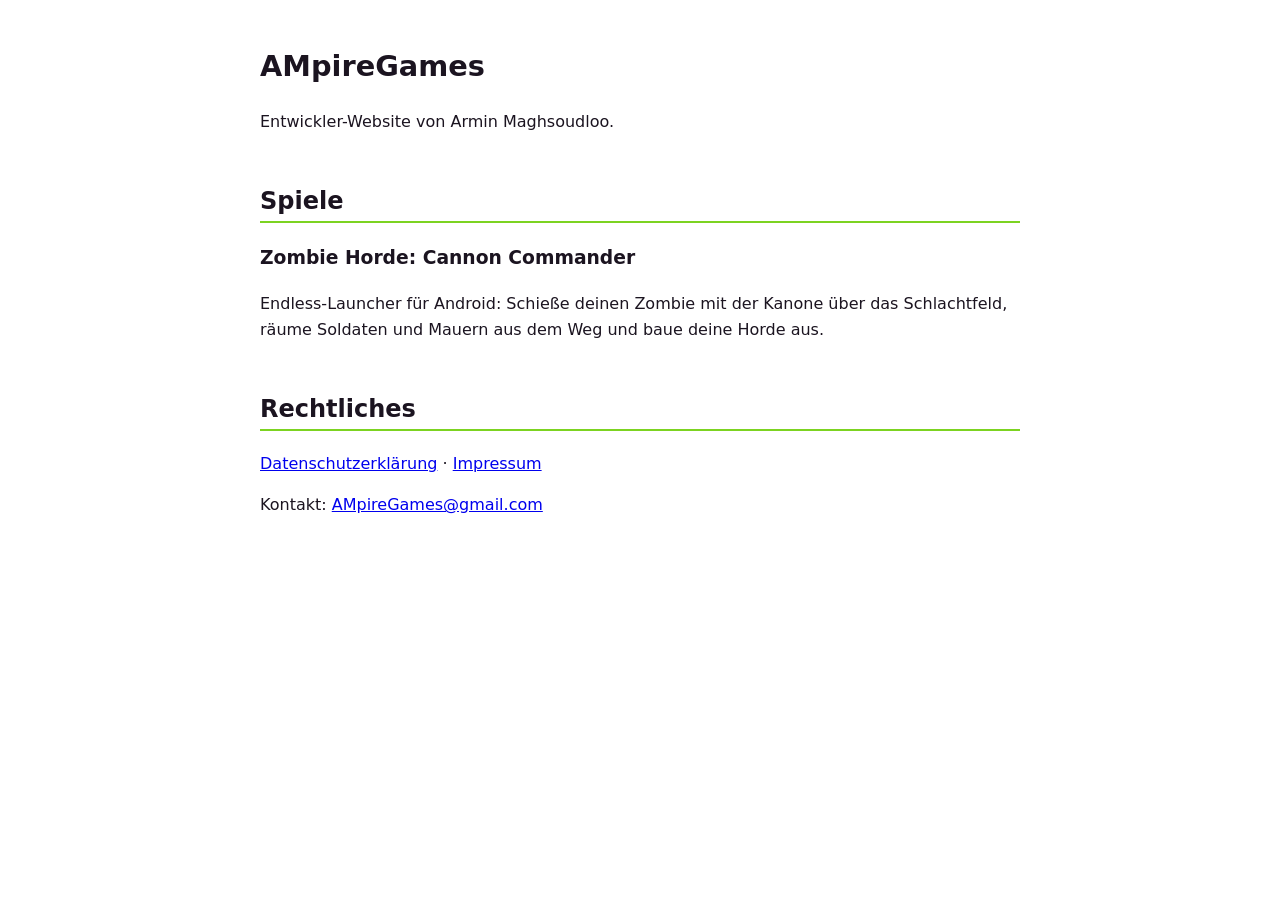
==== index.html @ 591f86eb "Startseite der Entwickler-Website" ====
<!doctype html>
<html lang="de">
<head>
<meta charset="utf-8">
<meta name="viewport" content="width=device-width, initial-scale=1">
<title>AMpireGames</title>
<style>
  body { font: 16px/1.6 system-ui, sans-serif; max-width: 760px; margin: 0 auto; padding: 24px 16px 64px; color: #1b1420; background: #fff; }
  h1 { font-size: 1.8em; } h2 { margin-top: 2em; border-bottom: 2px solid #7cd321; }
  @media (prefers-color-scheme: dark) { body { color: #f4efe4; background: #1a0f1f; } a { color: #b6ff3b; } }
</style>
</head>
<body>
<h1>AMpireGames</h1>
<p>Entwickler-Website von Armin Maghsoudloo.</p>
<h2>Spiele</h2>
<h3>Zombie Horde: Cannon Commander</h3>
<p>Endless-Launcher für Android: Schieße deinen Zombie mit der Kanone über das Schlachtfeld, räume Soldaten und Mauern aus dem Weg und baue deine Horde aus.</p>
<h2>Rechtliches</h2>
<p><a href="https://ampiregames.github.io/zombie-horde-legal/datenschutz.html#privacy">Datenschutzerklärung</a> ·
<a href="https://ampiregames.github.io/zombie-horde-legal/datenschutz.html#imprint">Impressum</a></p>
<p>Kontakt: <a href="mailto:AMpireGames@gmail.com">AMpireGames@gmail.com</a></p>
</body>
</html>
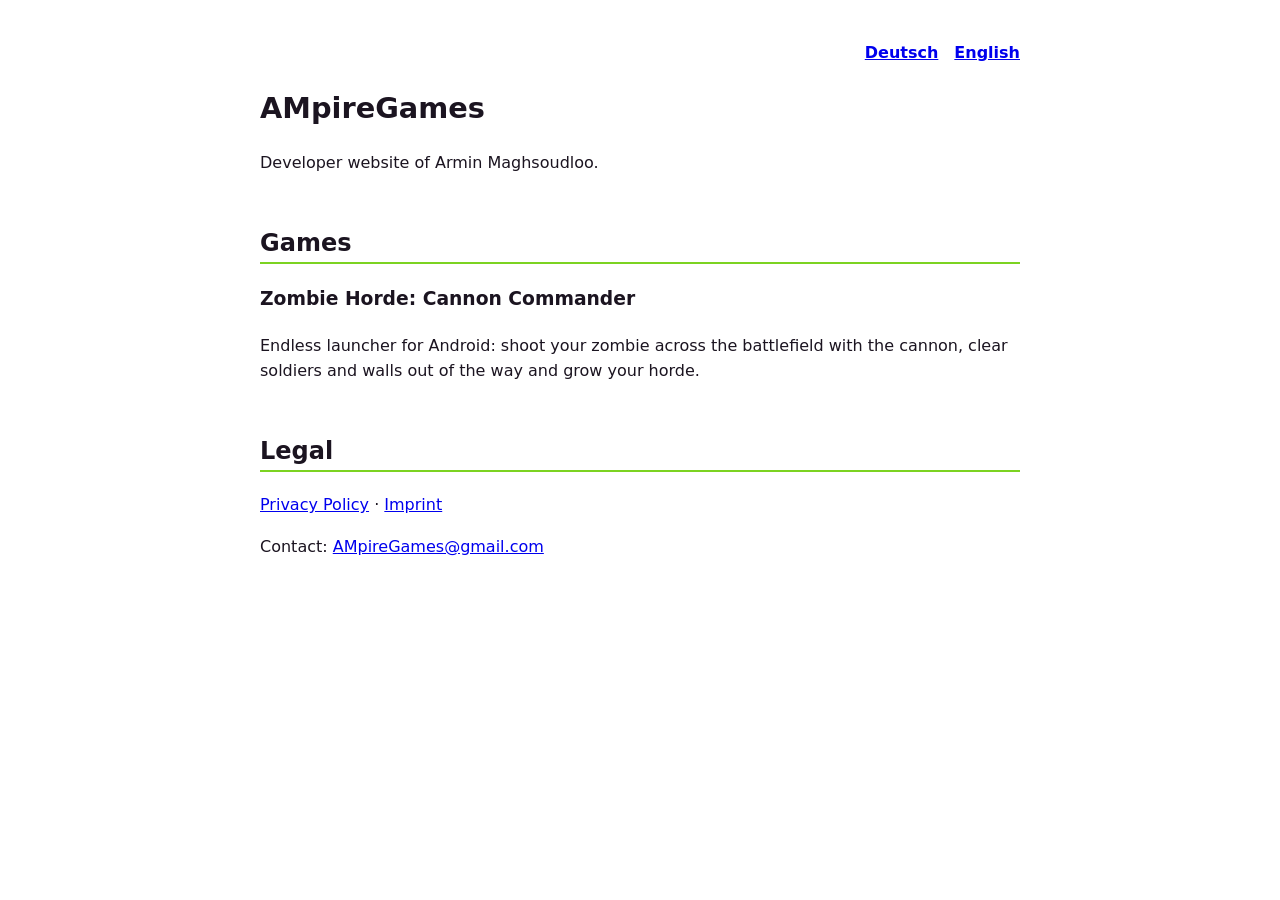
==== commit 238314f1: "Entwickler-Website zweisprachig (Deutsch/Englisch)" ====
--- a/index.html
+++ b/index.html
@@ -1,5 +1,5 @@
 <!doctype html>
-<html lang="de">
+<html lang="en">
 <head>
 <meta charset="utf-8">
 <meta name="viewport" content="width=device-width, initial-scale=1">
@@ -7,10 +7,28 @@
 <style>
   body { font: 16px/1.6 system-ui, sans-serif; max-width: 760px; margin: 0 auto; padding: 24px 16px 64px; color: #1b1420; background: #fff; }
   h1 { font-size: 1.8em; } h2 { margin-top: 2em; border-bottom: 2px solid #7cd321; }
+  .langs { text-align: right; } .langs a { margin-left: 1em; font-weight: bold; }
+  .js [data-lang] { display: none; } .js[data-show="de"] [data-lang="de"], .js[data-show="en"] [data-lang="en"] { display: block; }
+  [data-lang="en"] { border-top: 3px solid #7cd321; margin-top: 3em; padding-top: 1em; } .js [data-lang="en"] { border: 0; margin: 0; padding: 0; }
   @media (prefers-color-scheme: dark) { body { color: #f4efe4; background: #1a0f1f; } a { color: #b6ff3b; } }
 </style>
 </head>
 <body>
+<p class="langs" id="langs" hidden><a href="#" data-set="de">Deutsch</a><a href="#" data-set="en">English</a></p>
+
+<div data-lang="en" lang="en">
+<h1>AMpireGames</h1>
+<p>Developer website of Armin Maghsoudloo.</p>
+<h2>Games</h2>
+<h3>Zombie Horde: Cannon Commander</h3>
+<p>Endless launcher for Android: shoot your zombie across the battlefield with the cannon, clear soldiers and walls out of the way and grow your horde.</p>
+<h2>Legal</h2>
+<p><a href="https://ampiregames.github.io/zombie-horde-legal/datenschutz.html#privacy">Privacy Policy</a> ·
+<a href="https://ampiregames.github.io/zombie-horde-legal/datenschutz.html#imprint">Imprint</a></p>
+<p>Contact: <a href="mailto:AMpireGames@gmail.com">AMpireGames@gmail.com</a></p>
+</div>
+
+<div data-lang="de" lang="de">
 <h1>AMpireGames</h1>
 <p>Entwickler-Website von Armin Maghsoudloo.</p>
 <h2>Spiele</h2>
@@ -20,5 +38,22 @@
 <p><a href="https://ampiregames.github.io/zombie-horde-legal/datenschutz.html#privacy">Datenschutzerklärung</a> ·
 <a href="https://ampiregames.github.io/zombie-horde-legal/datenschutz.html#imprint">Impressum</a></p>
 <p>Kontakt: <a href="mailto:AMpireGames@gmail.com">AMpireGames@gmail.com</a></p>
+</div>
+
+<script>
+  // Gerätesprache bestimmt die Fassung; die Wahl wird gemerkt. Ohne JavaScript erscheinen beide untereinander.
+  (function () {
+    var root = document.documentElement;
+    var saved = null;
+    try { saved = localStorage.getItem('legal-lang'); } catch (e) {}
+    var show = function (l) { root.setAttribute('data-show', l); root.lang = l; try { localStorage.setItem('legal-lang', l); } catch (e) {} };
+    root.className = 'js';
+    document.getElementById('langs').hidden = false;
+    document.querySelectorAll('[data-set]').forEach(function (a) {
+      a.addEventListener('click', function (ev) { ev.preventDefault(); show(a.getAttribute('data-set')); });
+    });
+    show(saved || (/^de/i.test(navigator.language || '') ? 'de' : 'en'));
+  })();
+</script>
 </body>
 </html>
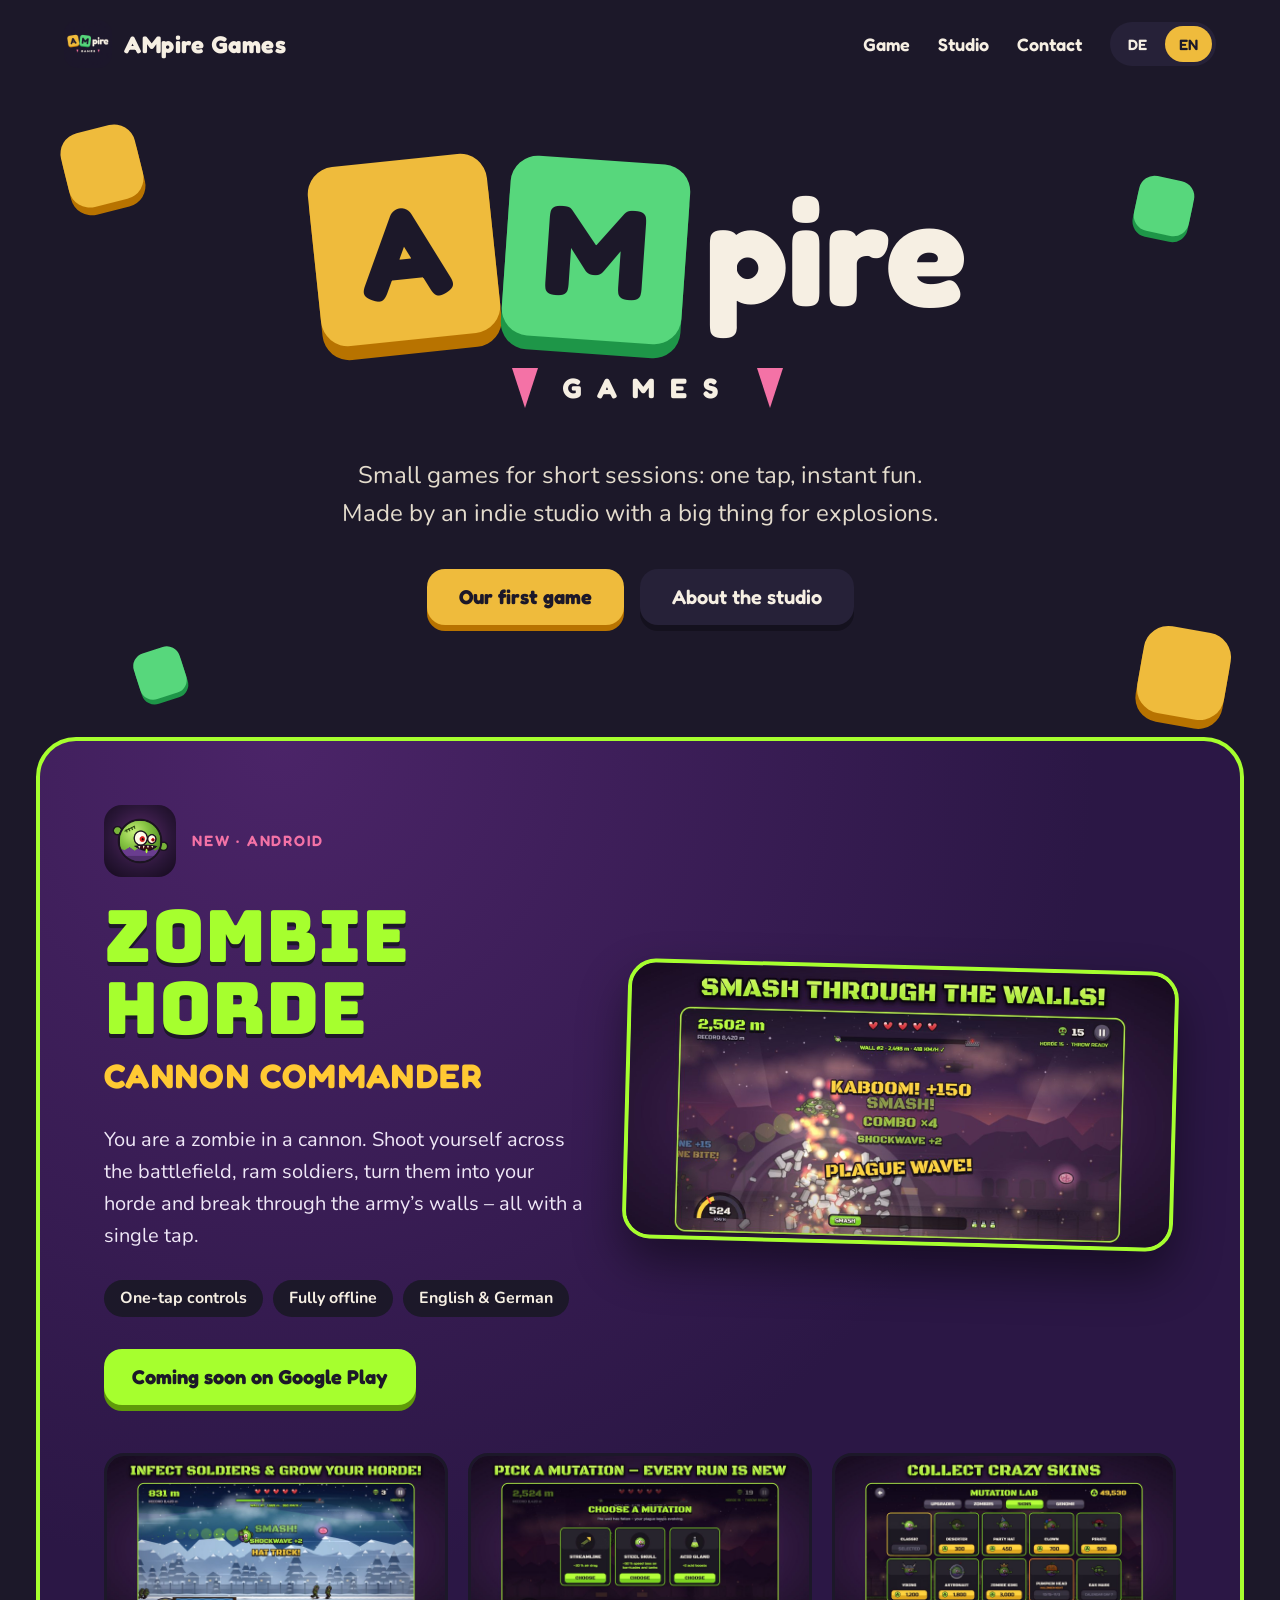
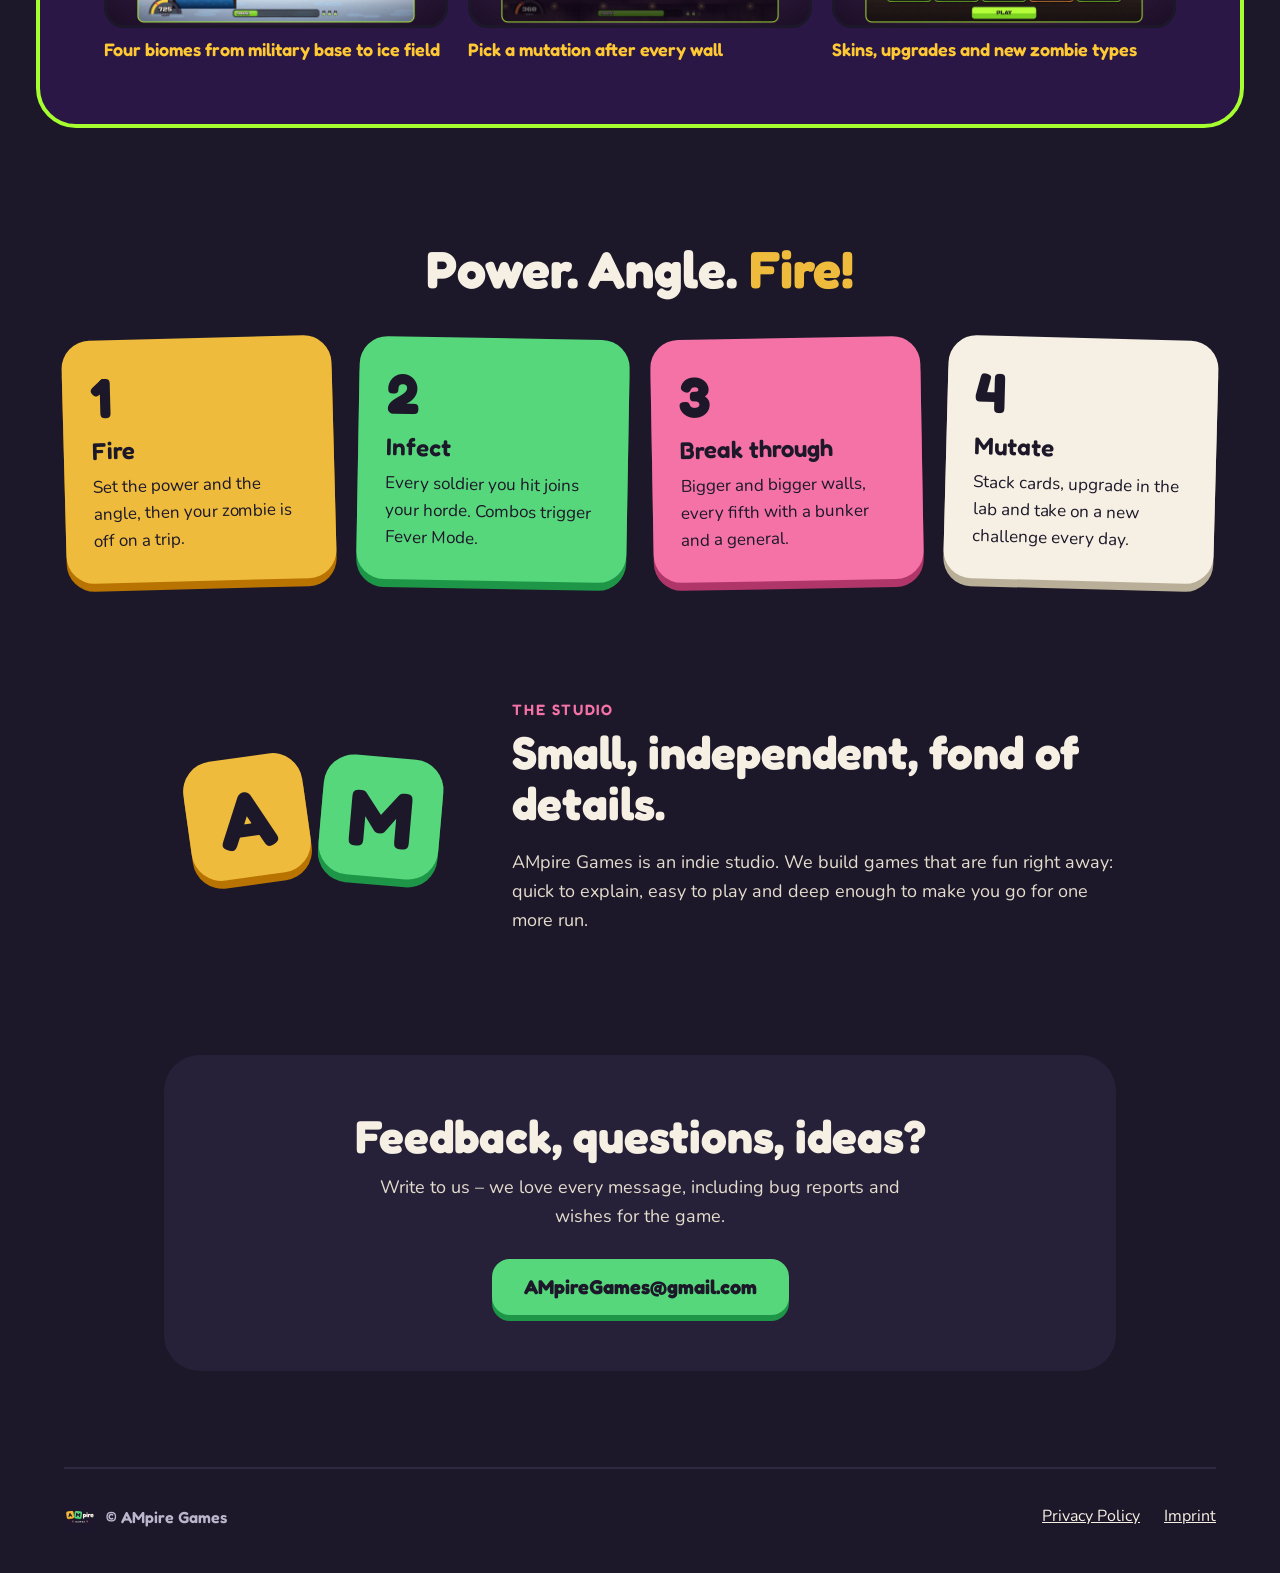
==== commit 9119a1b5: "One-Pager im AMpire-Games-Design (Hero, Spiel, Studio, Kontakt, DE/EN) Co-Authored-By: Claude Sonnet" ====
--- a/index.html
+++ b/index.html
@@ -1,58 +1,278 @@
 <!doctype html>
-<html lang="en">
+<html lang="de">
 <head>
 <meta charset="utf-8">
 <meta name="viewport" content="width=device-width, initial-scale=1">
-<title>AMpireGames</title>
+<title>AMpire Games</title>
+<meta name="description" content="AMpire Games – Indie-Studio. Erstes Spiel: Zombie Horde: Cannon Commander.">
+<meta name="theme-color" content="#1c1829">
+<meta property="og:title" content="AMpire Games">
+<meta property="og:description" content="Zombie Horde: Cannon Commander – schieß dich durch die Mauern der Armee.">
+<meta property="og:image" content="https://ampiregames.github.io/img/ampire-header.jpg">
+<link rel="icon" type="image/png" href="img/ampire-logo.png">
+<link rel="preconnect" href="https://fonts.googleapis.com">
+<link rel="preconnect" href="https://fonts.gstatic.com" crossorigin>
+<link href="https://fonts.googleapis.com/css2?family=Bungee&family=Fredoka:wght@500;600;700&family=Nunito:wght@400;600;700&display=swap" rel="stylesheet">
 <style>
-  body { font: 16px/1.6 system-ui, sans-serif; max-width: 760px; margin: 0 auto; padding: 24px 16px 64px; color: #1b1420; background: #fff; }
-  h1 { font-size: 1.8em; } h2 { margin-top: 2em; border-bottom: 2px solid #7cd321; }
-  .langs { text-align: right; } .langs a { margin-left: 1em; font-weight: bold; }
-  .js [data-lang] { display: none; } .js[data-show="de"] [data-lang="de"], .js[data-show="en"] [data-lang="en"] { display: block; }
-  [data-lang="en"] { border-top: 3px solid #7cd321; margin-top: 3em; padding-top: 1em; } .js [data-lang="en"] { border: 0; margin: 0; padding: 0; }
-  @media (prefers-color-scheme: dark) { body { color: #f4efe4; background: #1a0f1f; } a { color: #b6ff3b; } }
+  :root { --bg: #1c1829; --card: #262138; --ink: #f6efe3; --soft: #e4dccd; --muted: #bdb5cc; --yellow: #efbb3c; --yellow-d: #b87300; --green: #57d77c; --green-d: #1e9648; --pink: #f472a6; --pink-d: #b0366a; --lime: #a6ff2e; }
+  * { box-sizing: border-box; }
+  html { scroll-behavior: smooth; }
+  body { margin: 0; background: var(--bg); color: var(--ink); font: 18px/1.6 "Nunito", system-ui, sans-serif; overflow-x: hidden; }
+  h1, h2, h3, p, ul, figure { margin: 0; }
+  a { color: var(--green); }
+  a:hover { color: #8af0a5; }
+  img { display: block; max-width: 100%; height: auto; }
+  .wrap { max-width: 1200px; margin: 0 auto; padding-left: 24px; padding-right: 24px; }
+  .eyebrow { font: 600 15px "Fredoka", sans-serif; letter-spacing: .12em; text-transform: uppercase; color: var(--pink); }
+
+  /* Navigation */
+  header.top { display: flex; flex-wrap: wrap; align-items: center; justify-content: space-between; gap: 16px; padding-top: 20px; padding-bottom: 20px; }
+  .logo { display: flex; align-items: center; gap: 12px; text-decoration: none; color: var(--ink); font: 700 24px "Fredoka", sans-serif; letter-spacing: .5px; }
+  .logo:hover { color: var(--ink); }
+  .logo img { width: 48px; height: 48px; border-radius: 14px; }
+  nav { display: flex; flex-wrap: wrap; align-items: center; gap: 8px 28px; font: 600 18px "Fredoka", sans-serif; }
+  nav a { color: var(--ink); text-decoration: none; padding: 10px 0; }
+  nav a:hover { color: var(--yellow); }
+  .langs { display: flex; gap: 4px; background: var(--card); padding: 4px; border-radius: 999px; }
+  .langs button { font: 600 15px "Fredoka", sans-serif; color: var(--ink); background: none; border: 0; padding: 6px 14px; min-height: 36px; border-radius: 999px; cursor: pointer; }
+  .langs button[aria-pressed="true"] { background: var(--yellow); color: var(--bg); }
+
+  /* Hero */
+  .hero { position: relative; text-align: center; padding-top: 72px; padding-bottom: 112px; }
+  .deco { position: absolute; border-radius: 28%; }
+  .d1 { left: 2%; top: 40px; width: 76px; height: 76px; background: var(--yellow); box-shadow: 0 8px 0 var(--yellow-d); transform: rotate(-14deg); }
+  .d2 { right: 4%; top: 90px; width: 56px; height: 56px; background: var(--green); box-shadow: 0 6px 0 var(--green-d); transform: rotate(12deg); }
+  .d3 { left: 8%; bottom: 40px; width: 48px; height: 48px; background: var(--green); box-shadow: 0 5px 0 var(--green-d); transform: rotate(-18deg); }
+  .d4 { right: 1%; bottom: 20px; width: 88px; height: 88px; background: var(--yellow); box-shadow: 0 9px 0 var(--yellow-d); transform: rotate(10deg); }
+  .wordmark { display: flex; flex-wrap: wrap; align-items: center; justify-content: center; gap: 12px; font: 700 clamp(64px, 12vw, 128px)/1 "Fredoka", sans-serif; }
+  .key { display: inline-flex; align-items: center; justify-content: center; width: clamp(96px, 17vw, 180px); height: clamp(96px, 17vw, 180px); border-radius: 15%; color: var(--bg); transition: transform .25s; }
+  .key.a { background: var(--yellow); box-shadow: 0 clamp(8px, 1.2vw, 14px) 0 var(--yellow-d); transform: rotate(-6deg); }
+  .key.m { background: var(--green); box-shadow: 0 clamp(8px, 1.2vw, 14px) 0 var(--green-d); transform: rotate(4deg); }
+  .key:hover { transform: rotate(0) translateY(-6px); }
+  .pire { font-size: clamp(72px, 14vw, 150px); margin-left: 8px; }
+  .sub { margin-top: 28px; display: flex; align-items: center; justify-content: center; gap: 24px; font: 700 clamp(18px, 3vw, 28px) "Fredoka", sans-serif; letter-spacing: .55em; padding-left: .55em; }
+  .lead { max-width: 620px; margin: 48px auto 0; font-size: clamp(19px, 2.2vw, 24px); color: var(--soft); }
+  .ctas { margin-top: 36px; display: flex; flex-wrap: wrap; gap: 16px; justify-content: center; }
+  .btn { display: inline-flex; align-items: center; min-height: 56px; padding: 0 32px; border-radius: 18px; font: 700 20px "Fredoka", sans-serif; text-decoration: none; transition: transform .15s; }
+  a.btn:hover { transform: translateY(-3px) rotate(-1deg); }
+  .btn.yellow { background: var(--yellow); color: var(--bg); box-shadow: 0 6px 0 var(--yellow-d); }
+  .btn.yellow:hover { color: var(--bg); }
+  .btn.dark { background: var(--card); color: var(--ink); box-shadow: 0 6px 0 #14111e; font-weight: 600; }
+  .btn.dark:hover { color: var(--ink); }
+  .btn.green { background: var(--green); color: var(--bg); box-shadow: 0 6px 0 var(--green-d); word-break: break-all; }
+  .btn.green:hover { color: var(--bg); }
+
+  /* Spiel */
+  .game-outer { max-width: 1240px; margin: 0 auto; padding: 0 16px; }
+  .game { border-radius: 40px; background: #2b1745 radial-gradient(ellipse at 20% 0%, #4b2468 0%, #2b1745 60%); border: 4px solid var(--lime); padding: clamp(28px, 5vw, 64px); overflow: hidden; }
+  .game-top { display: flex; flex-wrap: wrap; align-items: center; gap: 40px; }
+  .game-text { flex: 1 1 380px; min-width: 0; }
+  .game-shot { flex: 1.3 1 420px; min-width: 0; }
+  .badge-row { display: flex; align-items: center; gap: 16px; margin-bottom: 24px; }
+  .badge-row img { width: 72px; height: 72px; border-radius: 18px; }
+  .game h2 { font: 400 clamp(40px, 6vw, 72px)/1 "Bungee", sans-serif; color: var(--lime); text-shadow: 0 4px 0 var(--bg); }
+  .game .tag { margin-top: 10px; font: 700 clamp(22px, 3vw, 34px) "Fredoka", sans-serif; letter-spacing: .04em; text-transform: uppercase; color: #ffc933; }
+  .game .desc { margin-top: 28px; font-size: 20px; color: #efe7f7; }
+  .chips { list-style: none; padding: 0; margin: 28px 0 0; display: flex; flex-wrap: wrap; gap: 10px; }
+  .chips li { padding: 6px 16px; border-radius: 999px; background: var(--bg); font-weight: 700; font-size: 16px; }
+  .get { margin-top: 32px; display: flex; flex-wrap: wrap; gap: 14px 20px; align-items: center; }
+  .get .soon { background: var(--lime); color: var(--bg); box-shadow: 0 6px 0 #5f9a0a; padding: 0 28px; }
+  .hero-shot { border-radius: 28px; border: 4px solid var(--lime); transform: rotate(1.5deg); box-shadow: 0 24px 48px rgba(0,0,0,.45); }
+  .shots { margin-top: 48px; display: flex; flex-wrap: wrap; gap: 20px; }
+  .shots figure { flex: 1 1 260px; min-width: 0; }
+  .shots img { border-radius: 20px; border: 3px solid var(--bg); }
+  .shots figcaption { margin-top: 10px; font: 600 18px "Fredoka", sans-serif; color: #ffc933; }
+
+  /* Schritte */
+  .steps-wrap { padding-top: 112px; }
+  .steps-wrap h2, .studio h2, .contact h2 { font: 700 clamp(30px, 5vw, 52px)/1.1 "Fredoka", sans-serif; }
+  .steps-wrap h2 { text-align: center; margin-bottom: 40px; }
+  .steps-wrap h2 span + span { color: var(--yellow); }
+  .steps { display: grid; grid-template-columns: repeat(auto-fit, minmax(240px, 1fr)); gap: 24px; }
+  .step { color: var(--bg); border-radius: 28px; padding: 28px; transition: transform .25s; }
+  .step:hover { transform: rotate(0) translateY(-6px) !important; }
+  .step .n { font: 700 56px/1 "Fredoka", sans-serif; }
+  .step h3 { margin: 12px 0 8px; font: 600 24px "Fredoka", sans-serif; }
+  .step p { font-size: 17px; }
+  .s1 { background: var(--yellow); box-shadow: 0 8px 0 var(--yellow-d); transform: rotate(-1.5deg); }
+  .s2 { background: var(--green); box-shadow: 0 8px 0 var(--green-d); transform: rotate(1deg); }
+  .s3 { background: var(--pink); box-shadow: 0 8px 0 var(--pink-d); transform: rotate(-1deg); }
+  .s4 { background: var(--ink); box-shadow: 0 8px 0 #b9ae98; transform: rotate(1.5deg); }
+
+  /* Studio */
+  .studio { max-width: 1000px; margin: 0 auto; padding: 120px 24px 0; display: flex; flex-wrap: wrap; align-items: center; gap: 48px; }
+  .tiles { flex: 0 1 300px; margin: 0 auto; display: flex; gap: 14px; justify-content: center; align-items: flex-end; }
+  .tiles div { width: 120px; height: 120px; border-radius: 30px; display: flex; align-items: center; justify-content: center; font: 700 80px "Fredoka", sans-serif; color: var(--bg); }
+  .tiles .a { background: var(--yellow); box-shadow: 0 8px 0 var(--yellow-d); transform: rotate(-8deg); }
+  .tiles .m { background: var(--green); box-shadow: 0 8px 0 var(--green-d); transform: rotate(5deg); }
+  .studio .txt { flex: 1 1 380px; min-width: 0; }
+  .studio h2 { margin: 8px 0 20px; font-size: clamp(30px, 4.5vw, 46px); }
+  .studio p + p { margin-top: 16px; }
+  .studio .txt p:not(.eyebrow) { color: var(--soft); }
+
+  /* Kontakt */
+  .contact { max-width: 1000px; margin: 0 auto; padding: 120px 24px 96px; }
+  .contact .box { border-radius: 36px; background: var(--card); padding: clamp(28px, 5vw, 56px); text-align: center; }
+  .contact h2 { font-size: clamp(30px, 4.5vw, 46px); margin-bottom: 12px; }
+  .contact p { margin: 0 auto 28px; max-width: 520px; color: var(--soft); }
+
+  footer { border-top: 2px solid #2e2840; padding-top: 32px; padding-bottom: 40px; display: flex; flex-wrap: wrap; gap: 16px 32px; align-items: center; justify-content: space-between; font-size: 16px; color: var(--muted); }
+  footer .l { display: flex; align-items: center; gap: 10px; font: 600 16px "Fredoka", sans-serif; }
+  footer .l img { width: 32px; height: 32px; border-radius: 9px; }
+  footer .links { display: flex; flex-wrap: wrap; gap: 8px 24px; }
+  footer .links a { color: var(--ink); }
+
+  a:focus-visible, button:focus-visible { outline: 3px solid var(--pink); outline-offset: 3px; }
+  @media (max-width: 600px) { .deco { opacity: .5; } .sub { letter-spacing: .3em; } }
+  @media (prefers-reduced-motion: reduce) { html { scroll-behavior: auto; } .btn, .key, .step { transition: none; } }
 </style>
 </head>
 <body>
-<p class="langs" id="langs" hidden><a href="#" data-set="de">Deutsch</a><a href="#" data-set="en">English</a></p>
-
-<div data-lang="en" lang="en">
-<h1>AMpireGames</h1>
-<p>Developer website of Armin Maghsoudloo.</p>
-<h2>Games</h2>
-<h3>Zombie Horde: Cannon Commander</h3>
-<p>Endless launcher for Android: shoot your zombie across the battlefield with the cannon, clear soldiers and walls out of the way and grow your horde.</p>
-<h2>Legal</h2>
-<p><a href="https://ampiregames.github.io/zombie-horde-legal/datenschutz.html#privacy">Privacy Policy</a> ·
-<a href="https://ampiregames.github.io/zombie-horde-legal/datenschutz.html#imprint">Imprint</a></p>
-<p>Contact: <a href="mailto:AMpireGames@gmail.com">AMpireGames@gmail.com</a></p>
+<div class="wrap">
+  <header class="top">
+    <a class="logo" href="#top"><img src="img/ampire-logo.png" alt="" width="48" height="48">AMpire Games</a>
+    <nav aria-label="Navigation">
+      <a href="#spiel" data-t="nav_game">Spiel</a>
+      <a href="#studio" data-t="nav_studio">Studio</a>
+      <a href="#kontakt" data-t="nav_contact">Kontakt</a>
+      <span class="langs" role="group" aria-label="Sprache / Language">
+        <button type="button" data-set="de" aria-pressed="true">DE</button>
+        <button type="button" data-set="en" aria-pressed="false">EN</button>
+      </span>
+    </nav>
+  </header>
 </div>
 
-<div data-lang="de" lang="de">
-<h1>AMpireGames</h1>
-<p>Entwickler-Website von Armin Maghsoudloo.</p>
-<h2>Spiele</h2>
-<h3>Zombie Horde: Cannon Commander</h3>
-<p>Endless-Launcher für Android: Schieße deinen Zombie mit der Kanone über das Schlachtfeld, räume Soldaten und Mauern aus dem Weg und baue deine Horde aus.</p>
-<h2>Rechtliches</h2>
-<p><a href="https://ampiregames.github.io/zombie-horde-legal/datenschutz.html#privacy">Datenschutzerklärung</a> ·
-<a href="https://ampiregames.github.io/zombie-horde-legal/datenschutz.html#imprint">Impressum</a></p>
-<p>Kontakt: <a href="mailto:AMpireGames@gmail.com">AMpireGames@gmail.com</a></p>
+<main>
+  <section id="top" class="wrap hero">
+    <div class="deco d1" aria-hidden="true"></div><div class="deco d2" aria-hidden="true"></div>
+    <div class="deco d3" aria-hidden="true"></div><div class="deco d4" aria-hidden="true"></div>
+    <h1 class="wordmark" aria-label="AMpire Games">
+      <span class="key a" aria-hidden="true">A</span><span class="key m" aria-hidden="true">M</span><span class="pire" aria-hidden="true">pire</span>
+    </h1>
+    <div class="sub" aria-hidden="true">
+      <svg width="26" height="40" viewBox="0 0 26 40"><path d="M0 0h26L13 40z" fill="#f472a6"/></svg>GAMES<svg width="26" height="40" viewBox="0 0 26 40"><path d="M0 0h26L13 40z" fill="#f472a6"/></svg>
+    </div>
+    <p class="lead" data-t="lead">Kleine Spiele für kurze Runden: ein Tipp, sofort drin. Gebaut von einem Indie-Studio mit großem Hang zu Explosionen.</p>
+    <div class="ctas">
+      <a class="btn yellow" href="#spiel" data-t="cta_game">Unser erstes Spiel</a>
+      <a class="btn dark" href="#studio" data-t="cta_studio">Über das Studio</a>
+    </div>
+  </section>
+
+  <section id="spiel" class="game-outer">
+    <div class="game">
+      <div class="game-top">
+        <div class="game-text">
+          <div class="badge-row">
+            <img src="img/zombie-icon.png" alt="" width="72" height="72">
+            <span class="eyebrow" data-t="badge">Jetzt neu · Android</span>
+          </div>
+          <h2>Zombie Horde</h2>
+          <p class="tag">Cannon Commander</p>
+          <p class="desc" data-t="desc">Du bist ein Zombie in einer Kanone. Schieß dich übers Schlachtfeld, ramme Soldaten, mach sie zu deiner Horde und durchbrich die Mauern der Armee – alles mit einem einzigen Tipp.</p>
+          <ul class="chips">
+            <li data-t="chip1">Ein-Tipp-Steuerung</li>
+            <li data-t="chip2">Komplett offline</li>
+            <li data-t="chip3">Deutsch &amp; Englisch</li>
+          </ul>
+          <div class="get">
+            <span class="btn soon" data-t="soon">Bald bei Google Play</span>
+          </div>
+        </div>
+        <div class="game-shot">
+          <img class="hero-shot" src="img/shot-01-wall1.jpg" width="1400" height="700" alt="Spielszene: Eine Mauer birst, Combo und Schockwelle" data-t-alt="alt1">
+        </div>
+      </div>
+      <div class="shots">
+        <figure><img src="img/shot-03-snow1.jpg" width="1400" height="700" loading="lazy" alt="Das Eisfeld-Biom" data-t-alt="alt2"><figcaption data-t="cap1">Vier Biome von Militärbasis bis Eisfeld</figcaption></figure>
+        <figure><img src="img/shot-04-mutation.jpg" width="1400" height="700" loading="lazy" alt="Mutationskarten zur Auswahl" data-t-alt="alt3"><figcaption data-t="cap2">Nach jeder Mauer eine Mutation wählen</figcaption></figure>
+        <figure><img src="img/shot-07-skins.jpg" width="1400" height="700" loading="lazy" alt="Zombie-Skins im Mutationslabor" data-t-alt="alt4"><figcaption data-t="cap3">Skins, Upgrades und neue Zombie-Typen</figcaption></figure>
+      </div>
+    </div>
+  </section>
+
+  <section class="wrap steps-wrap">
+    <h2><span data-t="steps_h_a">Kraft. Winkel.</span> <span data-t="steps_h_b">Feuer!</span></h2>
+    <div class="steps">
+      <div class="step s1"><div class="n">1</div><h3 data-t="s1h">Abfeuern</h3><p data-t="s1p">Kraft und Winkel festlegen, dann geht der Zombie auf Reisen.</p></div>
+      <div class="step s2"><div class="n">2</div><h3 data-t="s2h">Infizieren</h3><p data-t="s2p">Jeder getroffene Soldat schließt sich deiner Horde an. Combos lösen den Fieber-Modus aus.</p></div>
+      <div class="step s3"><div class="n">3</div><h3 data-t="s3h">Durchbrechen</h3><p data-t="s3p">Immer größere Mauern, jede fünfte mit Bunker und General.</p></div>
+      <div class="step s4"><div class="n">4</div><h3 data-t="s4h">Mutieren</h3><p data-t="s4p">Karten stapeln, im Labor aufrüsten und jeden Tag eine neue Herausforderung meistern.</p></div>
+    </div>
+  </section>
+
+  <section id="studio" class="studio">
+    <div class="tiles" aria-hidden="true"><div class="a">A</div><div class="m">M</div></div>
+    <div class="txt">
+      <p class="eyebrow" data-t="studio_eyebrow">Das Studio</p>
+      <h2 data-t="studio_h">Klein, unabhängig, mit Spaß am Detail.</h2>
+      <p data-t="studio_p1">AMpire Games ist ein Indie-Studio. Wir bauen Spiele, die sofort Spaß machen: schnell erklärt, leicht zu spielen und mit genug Tiefe, dass man noch eine Runde dranhängt.</p>
+    </div>
+  </section>
+
+  <section id="kontakt" class="contact">
+    <div class="box">
+      <h2 data-t="contact_h">Feedback, Fragen, Ideen?</h2>
+      <p data-t="contact_p">Schreib uns – wir freuen uns über jede Nachricht, auch über Bugs und Wünsche zum Spiel.</p>
+      <a class="btn green" href="mailto:AMpireGames@gmail.com">AMpireGames@gmail.com</a>
+    </div>
+  </section>
+</main>
+
+<div class="wrap">
+  <footer>
+    <span class="l"><img src="img/ampire-logo.png" alt="" width="32" height="32">© AMpire Games</span>
+    <span class="links">
+      <a href="https://ampiregames.github.io/zombie-horde-legal/datenschutz.html#privacy" data-t="privacy">Datenschutz</a>
+      <a href="https://ampiregames.github.io/zombie-horde-legal/datenschutz.html#imprint" data-t="imprint">Impressum</a>
+    </span>
+  </footer>
 </div>
 
 <script>
-  // Gerätesprache bestimmt die Fassung; die Wahl wird gemerkt. Ohne JavaScript erscheinen beide untereinander.
+  // Deutsch steht im Markup (auch ohne JavaScript lesbar); die englische Fassung wird eingetauscht.
+  // Gerätesprache bestimmt den Start, die Wahl wird gemerkt (gleicher Schlüssel wie die Rechtsseite).
   (function () {
-    var root = document.documentElement;
+    var EN = {
+      nav_game: 'Game', nav_studio: 'Studio', nav_contact: 'Contact',
+      lead: 'Small games for short sessions: one tap, instant fun. Made by an indie studio with a big thing for explosions.',
+      cta_game: 'Our first game', cta_studio: 'About the studio',
+      badge: 'New · Android',
+      desc: 'You are a zombie in a cannon. Shoot yourself across the battlefield, ram soldiers, turn them into your horde and break through the army’s walls – all with a single tap.',
+      chip1: 'One-tap controls', chip2: 'Fully offline', chip3: 'English & German',
+      soon: 'Coming soon on Google Play',
+      alt1: 'Gameplay: a wall bursts, combo and shockwave', alt2: 'The ice field biome', alt3: 'Mutation cards to choose from', alt4: 'Zombie skins in the Mutation Lab',
+      cap1: 'Four biomes from military base to ice field', cap2: 'Pick a mutation after every wall', cap3: 'Skins, upgrades and new zombie types',
+      steps_h_a: 'Power. Angle.', steps_h_b: 'Fire!',
+      s1h: 'Fire', s1p: 'Set the power and the angle, then your zombie is off on a trip.',
+      s2h: 'Infect', s2p: 'Every soldier you hit joins your horde. Combos trigger Fever Mode.',
+      s3h: 'Break through', s3p: 'Bigger and bigger walls, every fifth with a bunker and a general.',
+      s4h: 'Mutate', s4p: 'Stack cards, upgrade in the lab and take on a new challenge every day.',
+      studio_eyebrow: 'The studio', studio_h: 'Small, independent, fond of details.',
+      studio_p1: 'AMpire Games is an indie studio. We build games that are fun right away: quick to explain, easy to play and deep enough to make you go for one more run.',
+      contact_h: 'Feedback, questions, ideas?', contact_p: 'Write to us – we love every message, including bug reports and wishes for the game.',
+      privacy: 'Privacy Policy', imprint: 'Imprint'
+    };
+    var root = document.documentElement, DE = {};
+    var nodes = document.querySelectorAll('[data-t]'), alts = document.querySelectorAll('[data-t-alt]');
+    nodes.forEach(function (n) { DE[n.getAttribute('data-t')] = n.textContent; });
+    alts.forEach(function (n) { DE[n.getAttribute('data-t-alt')] = n.getAttribute('alt'); });
+    var show = function (l) {
+      var d = l === 'de' ? DE : EN;
+      nodes.forEach(function (n) { n.textContent = d[n.getAttribute('data-t')]; });
+      alts.forEach(function (n) { n.setAttribute('alt', d[n.getAttribute('data-t-alt')]); });
+      root.lang = l;
+      document.querySelectorAll('[data-set]').forEach(function (b) { b.setAttribute('aria-pressed', b.getAttribute('data-set') === l ? 'true' : 'false'); });
+      try { localStorage.setItem('legal-lang', l); } catch (e) {}
+    };
+    document.querySelectorAll('[data-set]').forEach(function (b) {
+      b.addEventListener('click', function () { show(b.getAttribute('data-set')); });
+    });
     var saved = null;
     try { saved = localStorage.getItem('legal-lang'); } catch (e) {}
-    var show = function (l) { root.setAttribute('data-show', l); root.lang = l; try { localStorage.setItem('legal-lang', l); } catch (e) {} };
-    root.className = 'js';
-    document.getElementById('langs').hidden = false;
-    document.querySelectorAll('[data-set]').forEach(function (a) {
-      a.addEventListener('click', function (ev) { ev.preventDefault(); show(a.getAttribute('data-set')); });
-    });
-    show(saved || (/^de/i.test(navigator.language || '') ? 'de' : 'en'));
+    var lang = saved || (/^de/i.test(navigator.language || '') ? 'de' : 'en');
+    if (lang !== 'de') show(lang);
   })();
 </script>
 </body>
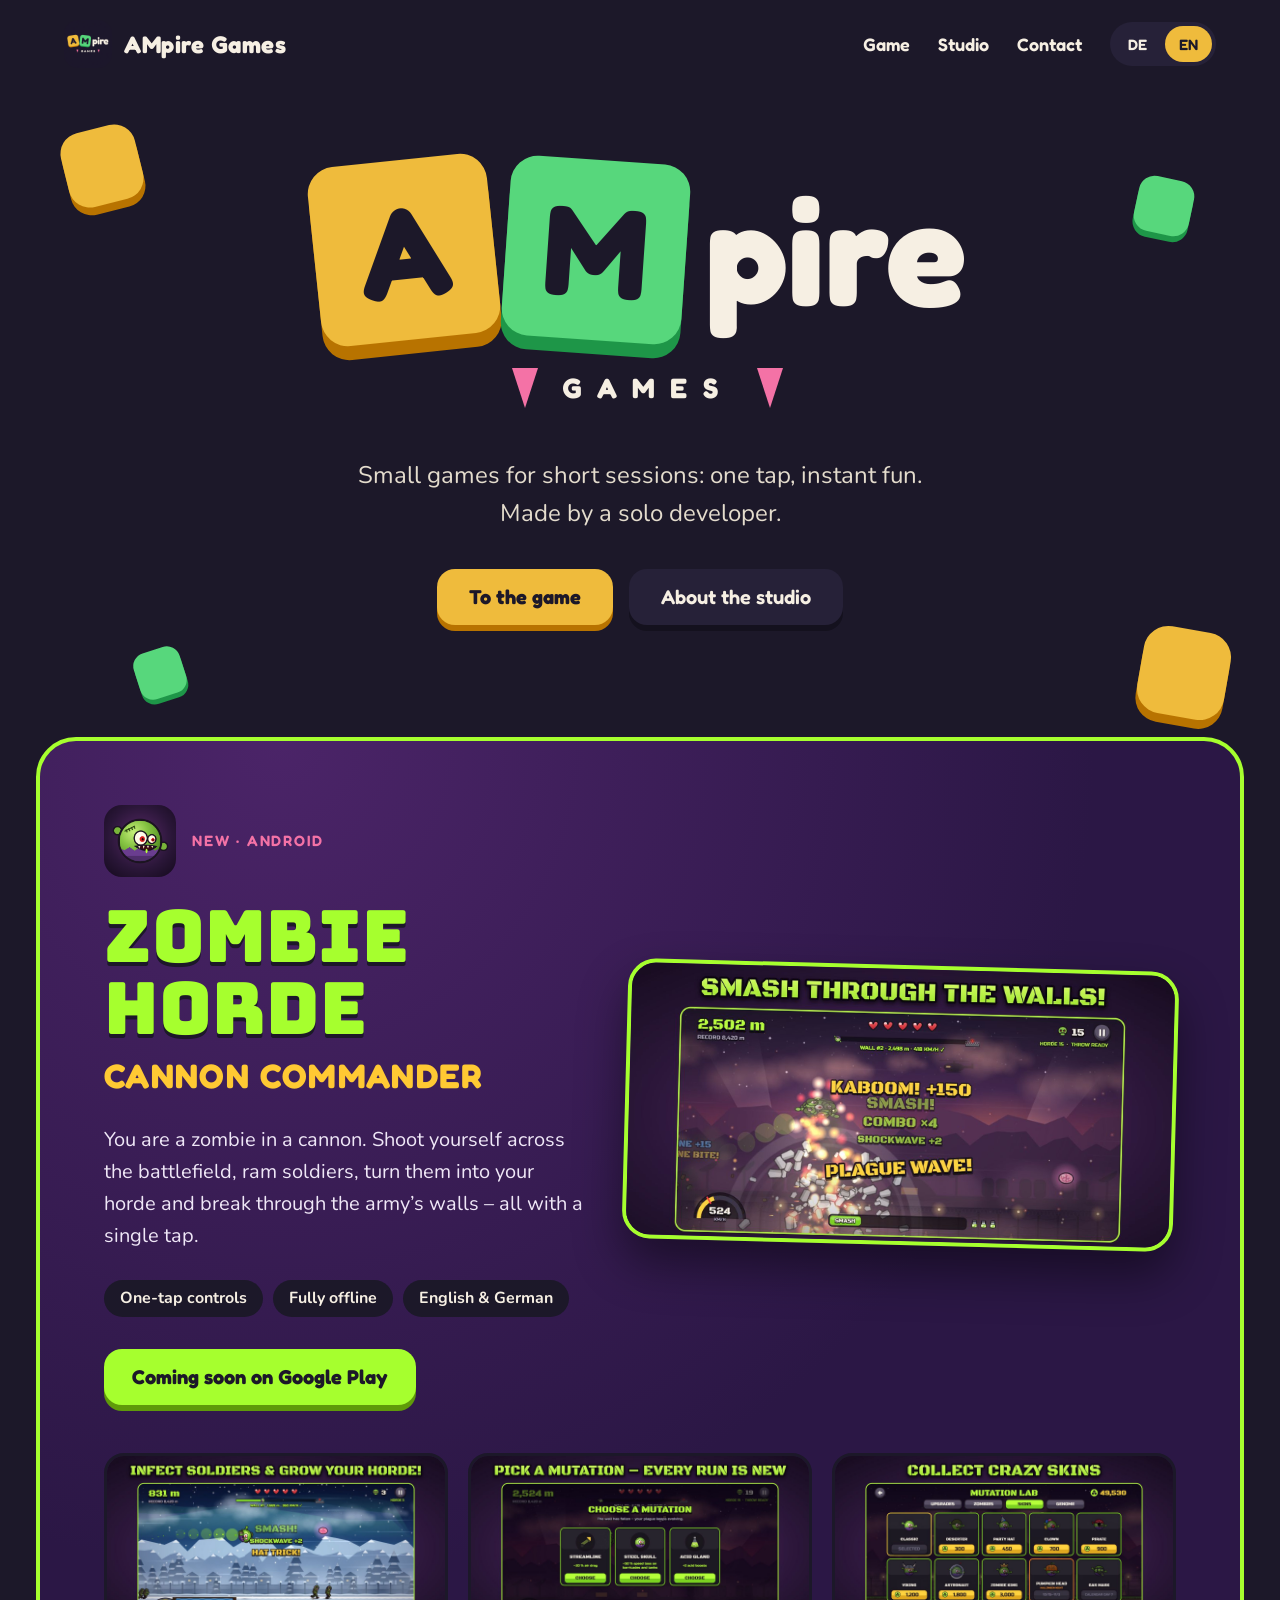
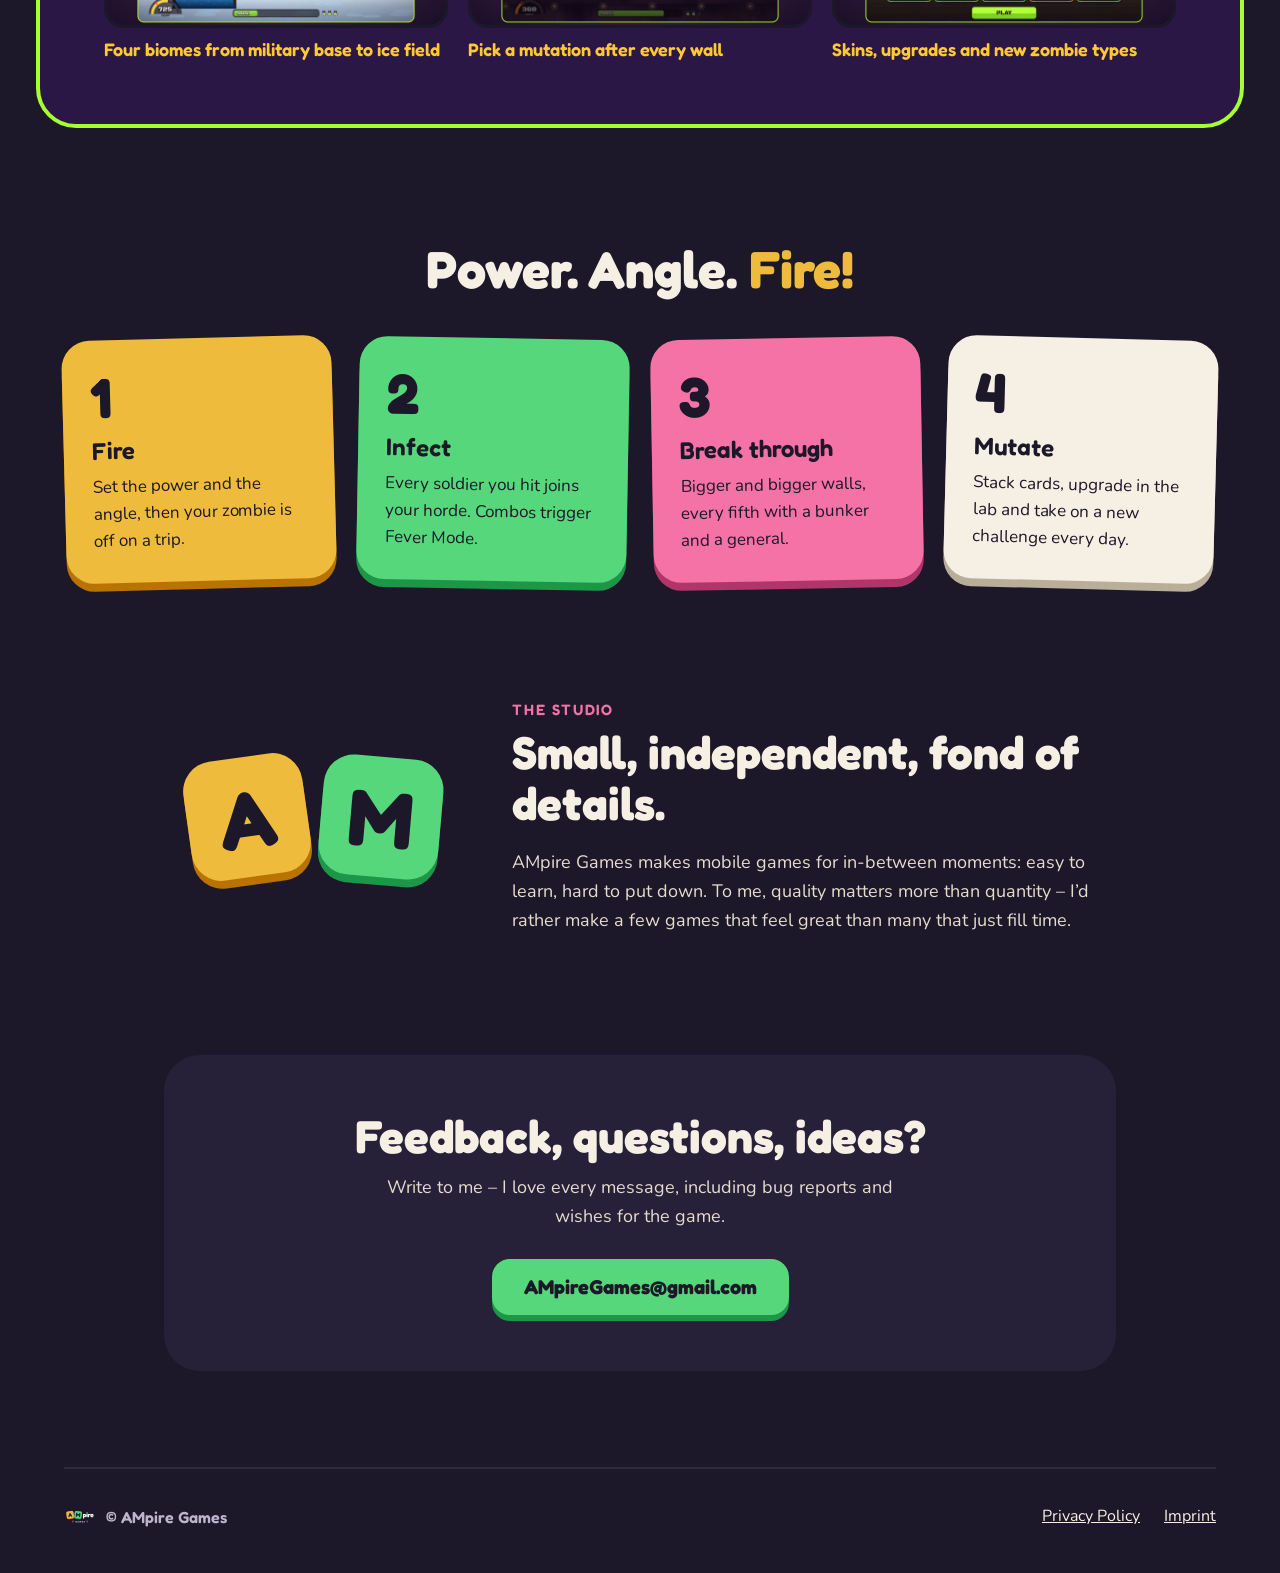
==== commit 296459ee: "Studioseite: Texte aus Ich-Perspektive, Studiobeschreibung ohne Spielbezug Co-Authored-By: Claude So" ====
--- a/index.html
+++ b/index.html
@@ -2,12 +2,13 @@
 <html lang="de">
 <head>
 <meta charset="utf-8">
+<meta name="robots" content="noindex">
 <meta name="viewport" content="width=device-width, initial-scale=1">
 <title>AMpire Games</title>
-<meta name="description" content="AMpire Games – Indie-Studio. Erstes Spiel: Zombie Horde: Cannon Commander.">
+<meta name="description" content="AMpire Games – kleine Indie-Spiele für kurze Runden: schnell erklärt, sofort spielbar.">
 <meta name="theme-color" content="#1c1829">
 <meta property="og:title" content="AMpire Games">
-<meta property="og:description" content="Zombie Horde: Cannon Commander – schieß dich durch die Mauern der Armee.">
+<meta property="og:description" content="Kleine Indie-Spiele für kurze Runden: schnell erklärt, sofort spielbar.">
 <meta property="og:image" content="https://ampiregames.github.io/img/ampire-header.jpg">
 <link rel="icon" type="image/png" href="img/ampire-logo.png">
 <link rel="preconnect" href="https://fonts.googleapis.com">
@@ -153,9 +154,9 @@
     <div class="sub" aria-hidden="true">
       <svg width="26" height="40" viewBox="0 0 26 40"><path d="M0 0h26L13 40z" fill="#f472a6"/></svg>GAMES<svg width="26" height="40" viewBox="0 0 26 40"><path d="M0 0h26L13 40z" fill="#f472a6"/></svg>
     </div>
-    <p class="lead" data-t="lead">Kleine Spiele für kurze Runden: ein Tipp, sofort drin. Gebaut von einem Indie-Studio mit großem Hang zu Explosionen.</p>
+    <p class="lead" data-t="lead">Kleine Spiele für kurze Runden: ein Tipp, sofort drin. Gebaut von einem Solo-Entwickler.</p>
     <div class="ctas">
-      <a class="btn yellow" href="#spiel" data-t="cta_game">Unser erstes Spiel</a>
+      <a class="btn yellow" href="#spiel" data-t="cta_game">Zum Spiel</a>
       <a class="btn dark" href="#studio" data-t="cta_studio">Über das Studio</a>
     </div>
   </section>
@@ -207,14 +208,14 @@
     <div class="txt">
       <p class="eyebrow" data-t="studio_eyebrow">Das Studio</p>
       <h2 data-t="studio_h">Klein, unabhängig, mit Spaß am Detail.</h2>
-      <p data-t="studio_p1">AMpire Games ist ein Indie-Studio. Wir bauen Spiele, die sofort Spaß machen: schnell erklärt, leicht zu spielen und mit genug Tiefe, dass man noch eine Runde dranhängt.</p>
+      <p data-t="studio_p1">AMpire Games macht Mobile-Games für zwischendurch: einfach zu lernen, schwer wegzulegen. Mir ist Qualität wichtiger als Masse – lieber wenige Spiele, die sich richtig gut anfühlen, als viele, die nur Zeit füllen.</p>
     </div>
   </section>
 
   <section id="kontakt" class="contact">
     <div class="box">
       <h2 data-t="contact_h">Feedback, Fragen, Ideen?</h2>
-      <p data-t="contact_p">Schreib uns – wir freuen uns über jede Nachricht, auch über Bugs und Wünsche zum Spiel.</p>
+      <p data-t="contact_p">Schreib mir – ich freue mich über jede Nachricht, auch über Bugs und Wünsche zum Spiel.</p>
       <a class="btn green" href="mailto:AMpireGames@gmail.com">AMpireGames@gmail.com</a>
     </div>
   </section>
@@ -236,8 +237,8 @@
   (function () {
     var EN = {
       nav_game: 'Game', nav_studio: 'Studio', nav_contact: 'Contact',
-      lead: 'Small games for short sessions: one tap, instant fun. Made by an indie studio with a big thing for explosions.',
-      cta_game: 'Our first game', cta_studio: 'About the studio',
+      lead: 'Small games for short sessions: one tap, instant fun. Made by a solo developer.',
+      cta_game: 'To the game', cta_studio: 'About the studio',
       badge: 'New · Android',
       desc: 'You are a zombie in a cannon. Shoot yourself across the battlefield, ram soldiers, turn them into your horde and break through the army’s walls – all with a single tap.',
       chip1: 'One-tap controls', chip2: 'Fully offline', chip3: 'English & German',
@@ -250,8 +251,8 @@
       s3h: 'Break through', s3p: 'Bigger and bigger walls, every fifth with a bunker and a general.',
       s4h: 'Mutate', s4p: 'Stack cards, upgrade in the lab and take on a new challenge every day.',
       studio_eyebrow: 'The studio', studio_h: 'Small, independent, fond of details.',
-      studio_p1: 'AMpire Games is an indie studio. We build games that are fun right away: quick to explain, easy to play and deep enough to make you go for one more run.',
-      contact_h: 'Feedback, questions, ideas?', contact_p: 'Write to us – we love every message, including bug reports and wishes for the game.',
+      studio_p1: 'AMpire Games makes mobile games for in-between moments: easy to learn, hard to put down. To me, quality matters more than quantity – I’d rather make a few games that feel great than many that just fill time.',
+      contact_h: 'Feedback, questions, ideas?', contact_p: 'Write to me – I love every message, including bug reports and wishes for the game.',
       privacy: 'Privacy Policy', imprint: 'Imprint'
     };
     var root = document.documentElement, DE = {};
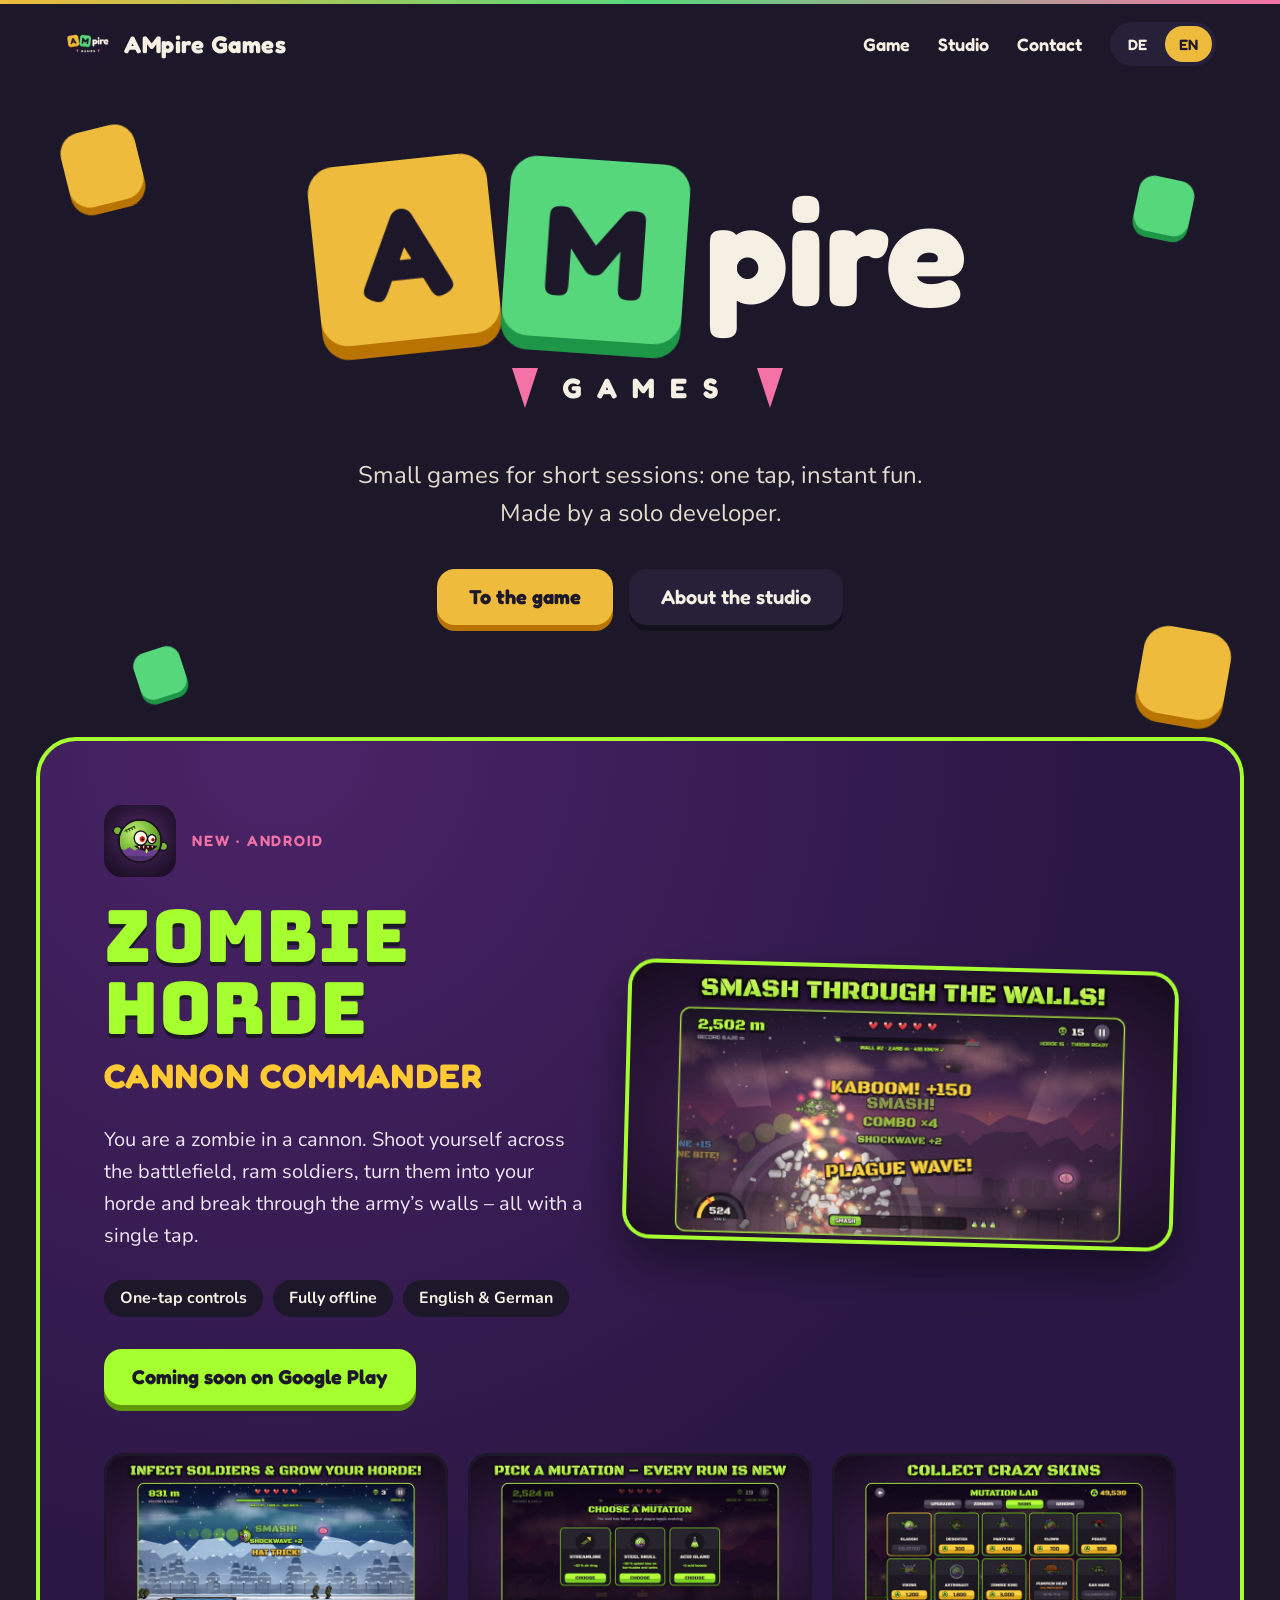
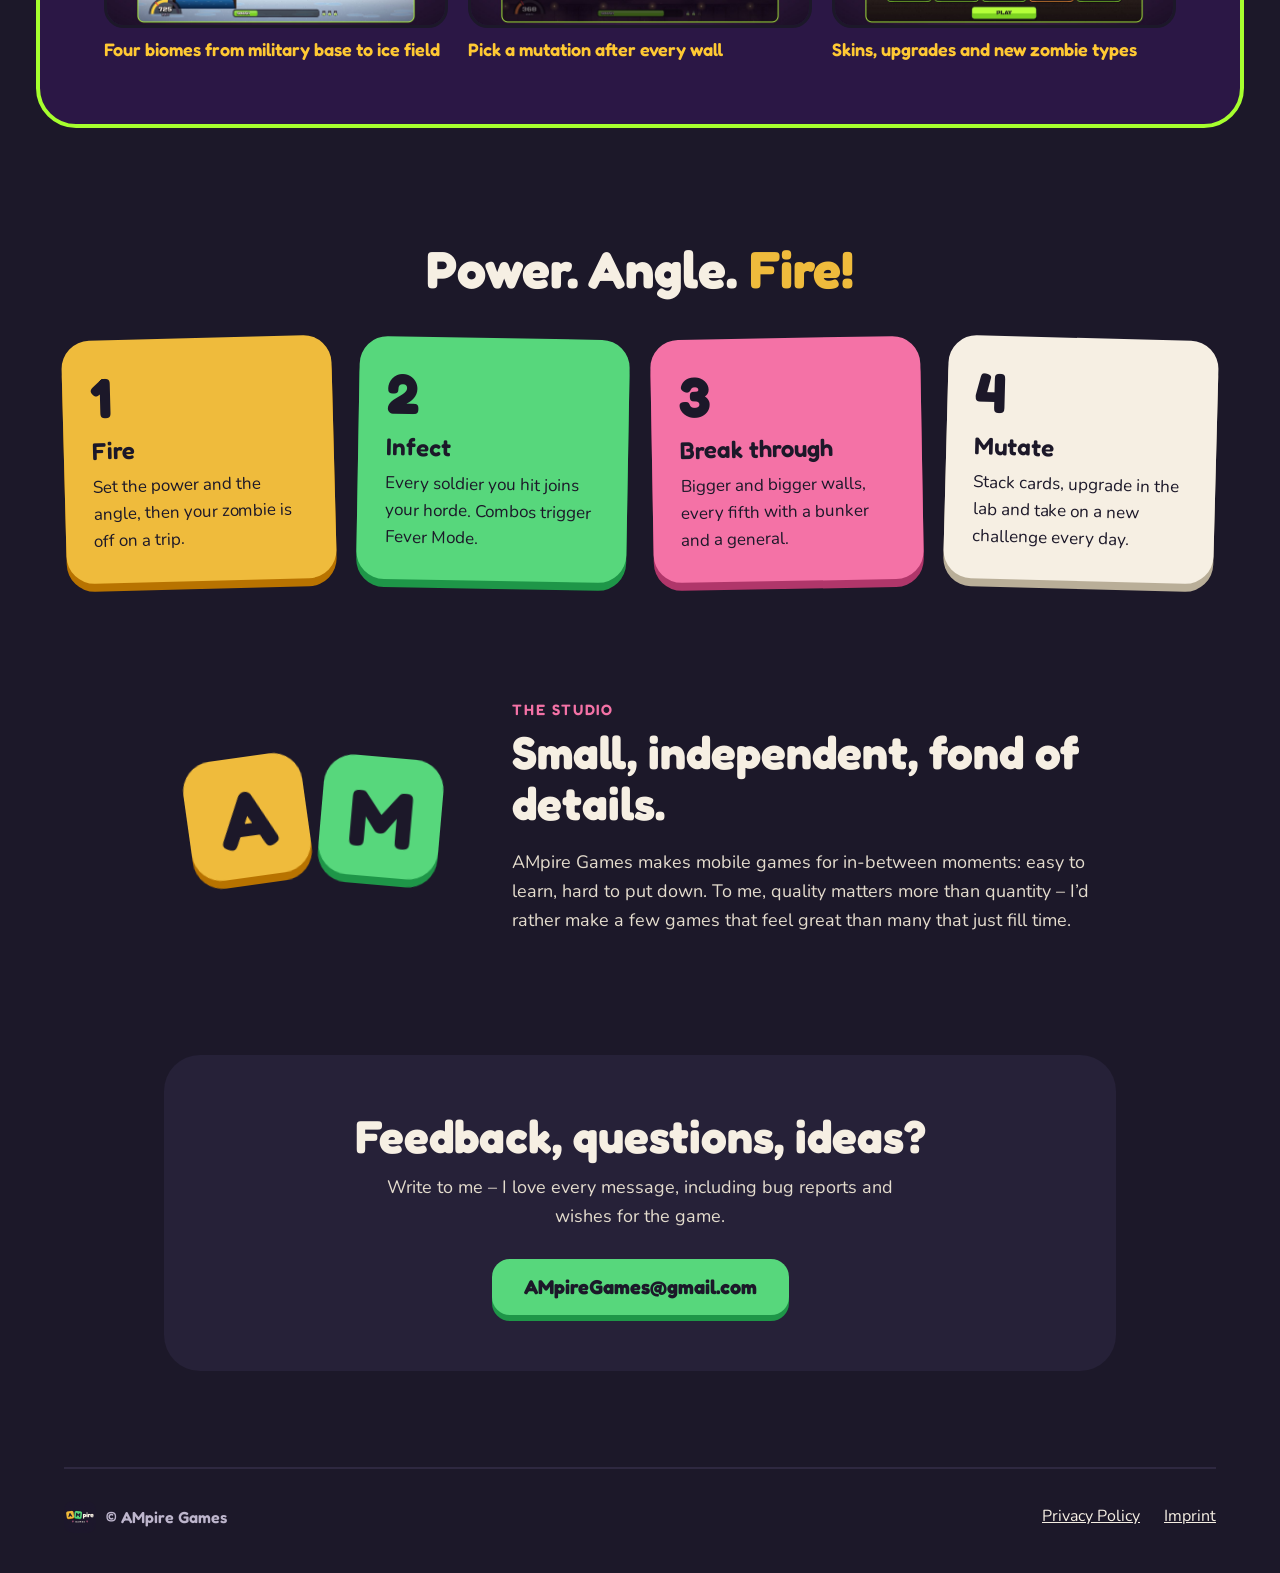
==== commit 12b678d2: "Animationen: Hero-Auftritt, Scroll-Einblendungen, Tasten-Effekte, Fortschrittsbalken Co-Authored-By:" ====
--- a/index.html
+++ b/index.html
@@ -11,6 +11,7 @@
 <meta property="og:description" content="Kleine Indie-Spiele für kurze Runden: schnell erklärt, sofort spielbar.">
 <meta property="og:image" content="https://ampiregames.github.io/img/ampire-header.jpg">
 <link rel="icon" type="image/png" href="img/ampire-logo.png">
+<script>document.documentElement.classList.add('js');</script>
 <link rel="preconnect" href="https://fonts.googleapis.com">
 <link rel="preconnect" href="https://fonts.gstatic.com" crossorigin>
 <link href="https://fonts.googleapis.com/css2?family=Bungee&family=Fredoka:wght@500;600;700&family=Nunito:wght@400;600;700&display=swap" rel="stylesheet">
@@ -125,10 +126,88 @@
 
   a:focus-visible, button:focus-visible { outline: 3px solid var(--pink); outline-offset: 3px; }
   @media (max-width: 600px) { .deco { opacity: .5; } .sub { letter-spacing: .3em; } }
-  @media (prefers-reduced-motion: reduce) { html { scroll-behavior: auto; } .btn, .key, .step { transition: none; } }
+  @media (prefers-reduced-motion: reduce) { html { scroll-behavior: auto; } .btn, .key, .step, nav a::after { transition: none; } }
+
+  /* Animationen – nur wenn das System Bewegung erlaubt */
+  .key.a, .tiles .a { --sd: var(--yellow-d); }
+  .key.m, .tiles .m { --sd: var(--green-d); }
+  .key { --depth: clamp(8px, 1.2vw, 14px); }
+  .tiles div { --depth: 8px; }
+  .btn.yellow { --sd: var(--yellow-d); } .btn.green { --sd: var(--green-d); } .btn.dark { --sd: #14111e; }
+  a.btn:active { transform: translateY(4px); box-shadow: 0 2px 0 var(--sd); }
+  nav a { position: relative; }
+  nav a::after { content: ""; position: absolute; left: 0; right: 0; bottom: 4px; height: 3px; border-radius: 3px; background: var(--yellow); transform: scaleX(0); transform-origin: left; transition: transform .25s; }
+  nav a:hover::after { transform: scaleX(1); }
+  .steps-wrap h2 span + span { display: inline-block; }
+  .progress { display: none; }
+
+  @media (prefers-reduced-motion: no-preference) {
+    :root { --spring: cubic-bezier(.34, 1.56, .64, 1); }
+
+    /* Hero-Auftritt */
+    header.top { animation: from-top .6s ease-out both; }
+    .key.a { animation: drop .9s ease-out .1s both, press 6s 2.4s infinite; }
+    .key.m { animation: drop .9s ease-out .25s both, press 6s 2.7s infinite; }
+    .pire { display: inline-block; animation: rise .8s var(--spring) .4s both; }
+    .sub { animation: rise .7s ease-out .6s both; }
+    .sub svg { animation: bob 1.6s ease-in-out infinite; }
+    .sub svg:last-child { animation-delay: .8s; }
+    .lead { animation: rise .7s ease-out .75s both; }
+    .ctas { animation: rise .7s ease-out .9s both; }
+    .deco { animation: pop .7s var(--spring) both, float 5s ease-in-out infinite alternate; }
+    .d1 { animation-delay: .5s, 1.2s; } .d2 { animation-delay: .65s, 1.9s; animation-duration: .7s, 6s; }
+    .d3 { animation-delay: .8s, 1.5s; animation-duration: .7s, 4.5s; } .d4 { animation-delay: .95s, 2.2s; animation-duration: .7s, 7s; }
+
+    /* Kleine Dauerbewegungen */
+    .badge-row img { animation: wobble 4s ease-in-out 2s infinite; }
+    .get .soon { animation: pulse 2.4s ease-out infinite; }
+
+    /* Einblenden beim Scrollen */
+    .js .reveal { transition: opacity .7s ease var(--d, 0s), translate .9s var(--spring) var(--d, 0s), scale .9s var(--spring) var(--d, 0s), rotate .9s var(--spring) var(--d, 0s), transform .3s; }
+    .js .reveal:not(.in) { opacity: 0; translate: 0 48px; }
+    .js .game.reveal:not(.in) { scale: .94; }
+    .js .hero-shot.reveal:not(.in) { translate: 80px 0; rotate: 8deg; }
+    .js .step.reveal:not(.in), .js .chips li.reveal:not(.in) { scale: .8; }
+    .hero-shot:hover { transform: rotate(0) scale(1.02); }
+    .shots figure:hover { transform: translateY(-6px); }
+    .steps-wrap h2.in span + span { animation: boom .7s var(--spring) .35s both; }
+
+    /* Studio-Kacheln fallen herein und drücken sich danach wie Tasten */
+    .js .tiles.reveal:not(.in) { opacity: 1; translate: none; }
+    .js .tiles:not(.in) div { opacity: 0; }
+    .tiles.in .a { animation: drop .9s ease-out both, press 6s 1.6s infinite; }
+    .tiles.in .m { animation: drop .9s ease-out .15s both, press 6s 1.9s infinite; }
+
+    /* Sprachwechsel */
+    .swapping [data-t] { animation: swap .35s ease-out; }
+
+    /* Fortschrittsbalken beim Scrollen */
+    @supports (animation-timeline: scroll()) {
+      .progress { display: block; position: fixed; top: 0; left: 0; right: 0; height: 4px; z-index: 10; background: linear-gradient(90deg, var(--yellow), var(--green), var(--pink)); transform-origin: 0 50%; animation: grow linear both; animation-timeline: scroll(root); }
+    }
+  }
+
+  @keyframes from-top { from { opacity: 0; translate: 0 -24px; } }
+  @keyframes rise { from { opacity: 0; translate: 0 32px; } }
+  @keyframes drop {
+    0% { opacity: 0; translate: 0 -160px; scale: .9 1.15; }
+    55% { opacity: 1; translate: 0 0; scale: 1.12 .84; }
+    75% { scale: .95 1.06; }
+    100% { translate: 0 0; scale: 1; }
+  }
+  @keyframes press { 0%, 6%, 100% { translate: 0 0; } 3% { translate: 0 var(--depth); box-shadow: 0 0 0 var(--sd); } }
+  @keyframes pop { from { scale: 0; opacity: 0; } }
+  @keyframes float { from { translate: 0 0; } to { translate: 0 -18px; } }
+  @keyframes bob { 0%, 100% { translate: 0 0; } 50% { translate: 0 6px; } }
+  @keyframes wobble { 0%, 80%, 100% { rotate: 0deg; } 84% { rotate: -10deg; } 88% { rotate: 9deg; } 92% { rotate: -6deg; } 96% { rotate: 3deg; } }
+  @keyframes pulse { 0% { box-shadow: 0 6px 0 #5f9a0a, 0 0 0 0 rgba(166, 255, 46, .55); } 70%, 100% { box-shadow: 0 6px 0 #5f9a0a, 0 0 0 18px rgba(166, 255, 46, 0); } }
+  @keyframes boom { 0% { scale: .4; rotate: -12deg; opacity: 0; } 60% { scale: 1.25; rotate: 6deg; opacity: 1; } 100% { scale: 1; rotate: 0deg; } }
+  @keyframes swap { from { opacity: 0; translate: 0 6px; } }
+  @keyframes grow { from { transform: scaleX(0); } to { transform: scaleX(1); } }
 </style>
 </head>
 <body>
+<div class="progress" aria-hidden="true"></div>
 <div class="wrap">
   <header class="top">
     <a class="logo" href="#top"><img src="img/ampire-logo.png" alt="" width="48" height="48">AMpire Games</a>
@@ -268,13 +347,37 @@
       try { localStorage.setItem('legal-lang', l); } catch (e) {}
     };
     document.querySelectorAll('[data-set]').forEach(function (b) {
-      b.addEventListener('click', function () { show(b.getAttribute('data-set')); });
+      b.addEventListener('click', function () {
+        if (root.lang === b.getAttribute('data-set')) return;
+        root.classList.remove('swapping'); void root.offsetWidth; root.classList.add('swapping');
+        show(b.getAttribute('data-set'));
+      });
     });
     var saved = null;
     try { saved = localStorage.getItem('legal-lang'); } catch (e) {}
     var lang = saved || (/^de/i.test(navigator.language || '') ? 'de' : 'en');
     if (lang !== 'de') show(lang);
   })();
+
+  // Elemente blenden beim Scrollen ein; Geschwister innerhalb einer Gruppe leicht versetzt.
+  (function () {
+    var groups = ['.game', '.hero-shot', '.chips li', '.shots figure', '.steps-wrap h2', '.step', '.tiles', '.studio .txt', '.contact .box'];
+    var els = [];
+    groups.forEach(function (sel) {
+      document.querySelectorAll(sel).forEach(function (el, i) {
+        el.classList.add('reveal');
+        el.style.setProperty('--d', (i * 0.1) + 's');
+        els.push(el);
+      });
+    });
+    if (!('IntersectionObserver' in window)) { els.forEach(function (el) { el.classList.add('in'); }); return; }
+    var io = new IntersectionObserver(function (entries) {
+      entries.forEach(function (e) {
+        if (e.isIntersecting) { e.target.classList.add('in'); io.unobserve(e.target); }
+      });
+    }, { rootMargin: '0px 0px -8% 0px' });
+    els.forEach(function (el) { io.observe(el); });
+  })();
 </script>
 </body>
 </html>
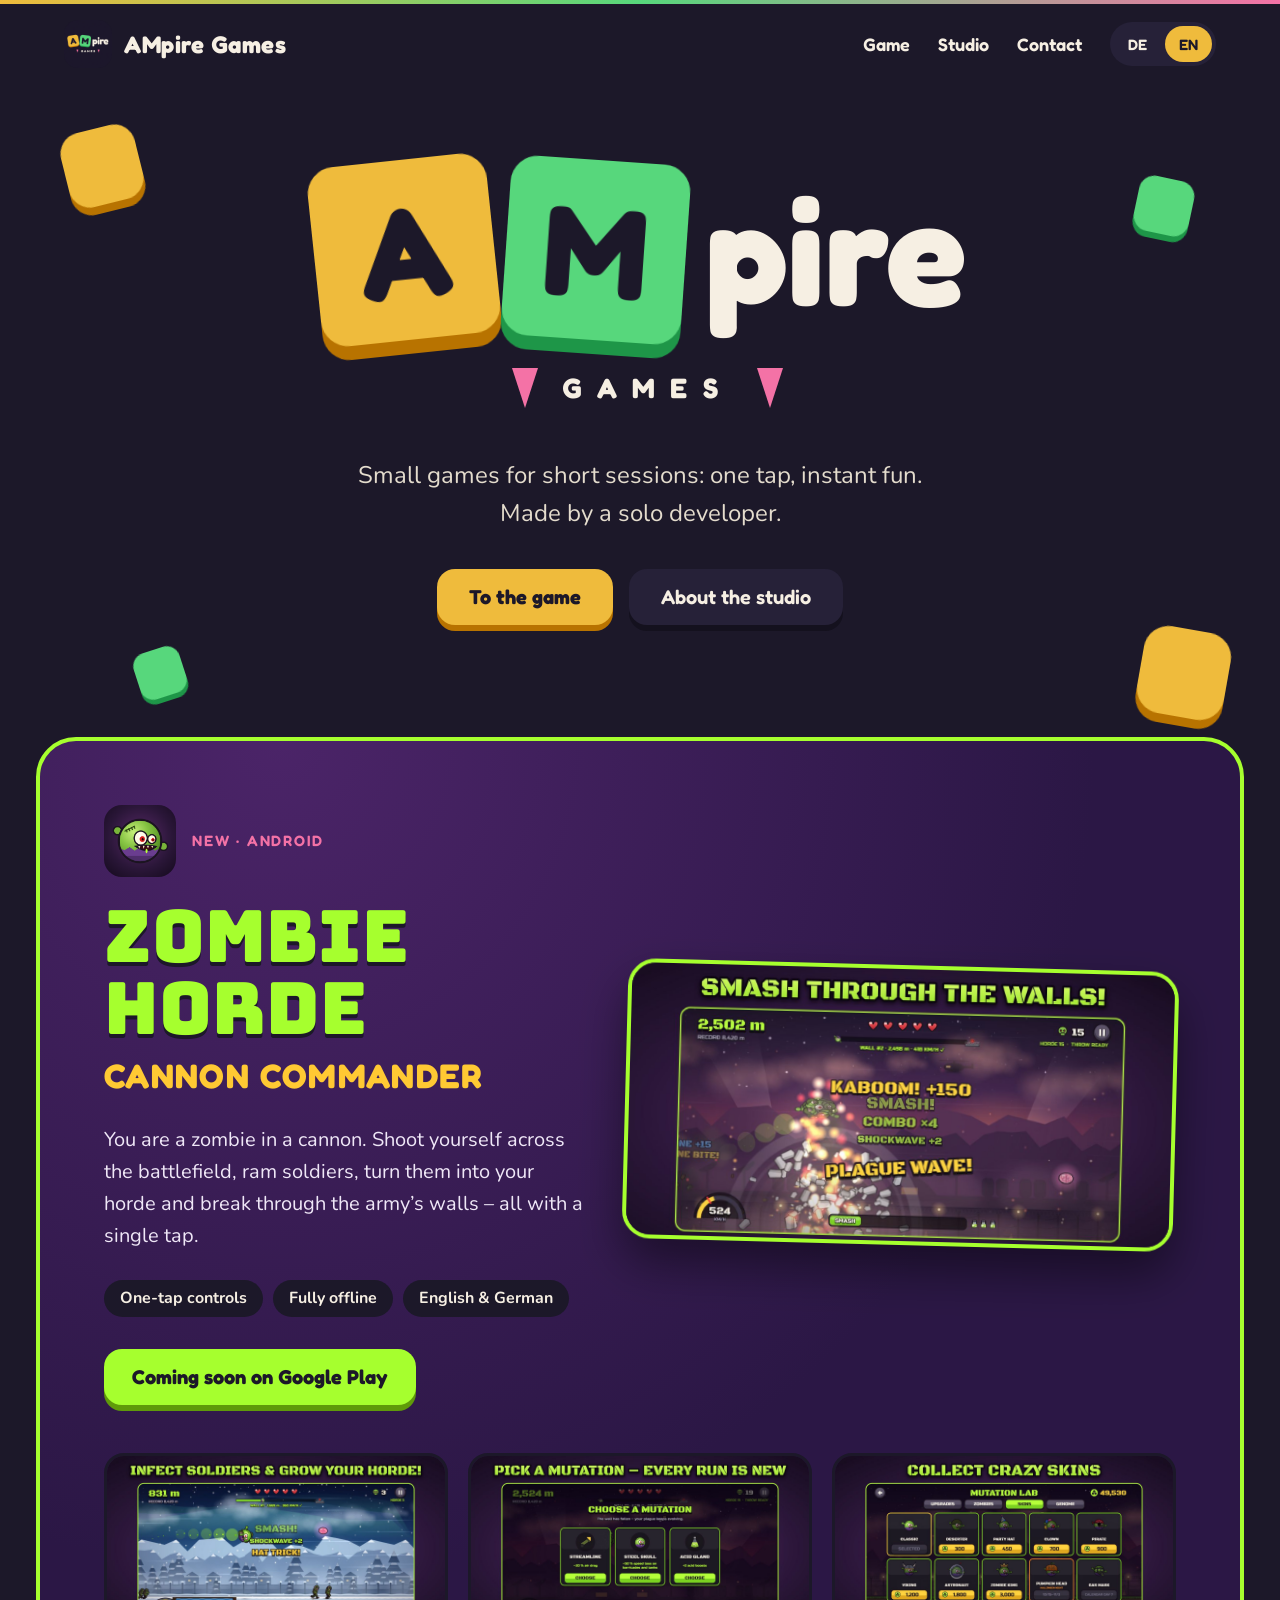
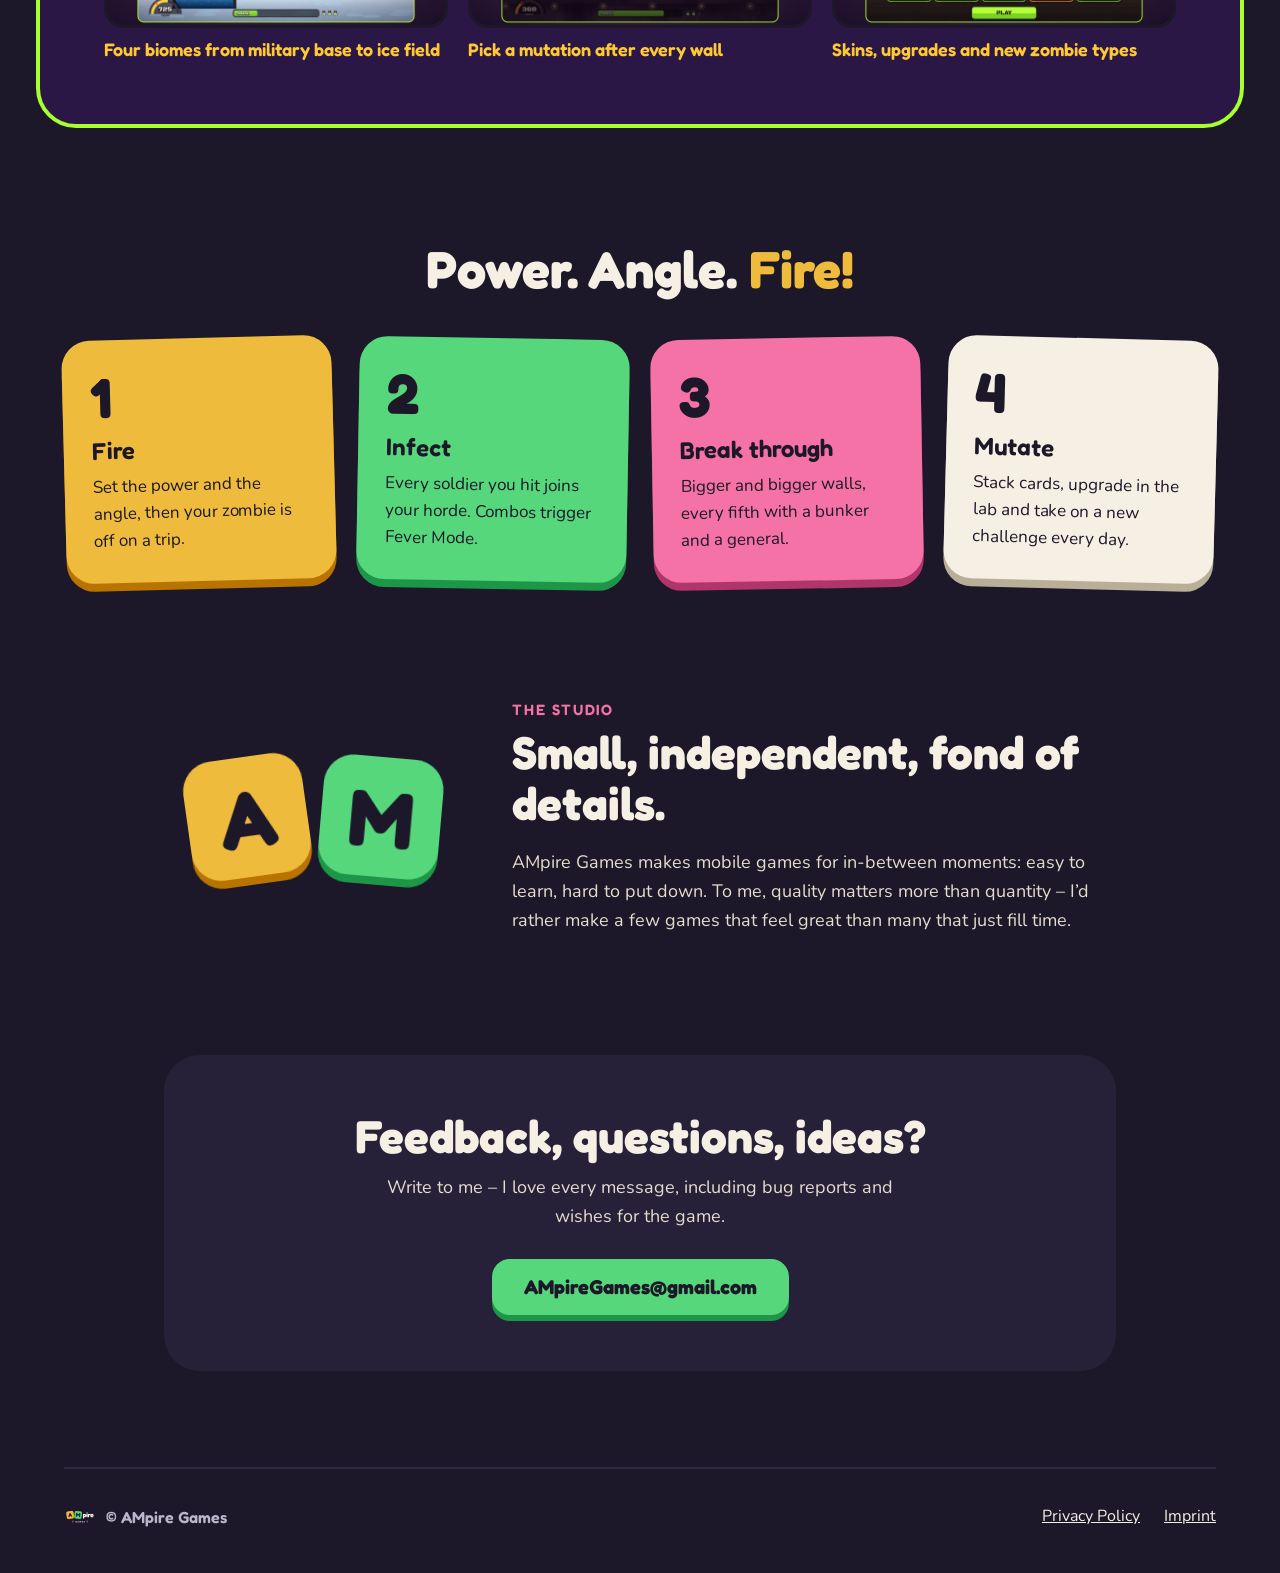
==== commit ca88ff78: "Eigene Seiten für Datenschutz und Impressum, Schriften lokal eingebunden Footer verweist auf Studio-" ====
--- a/index.html
+++ b/index.html
@@ -12,9 +12,7 @@
 <meta property="og:image" content="https://ampiregames.github.io/img/ampire-header.jpg">
 <link rel="icon" type="image/png" href="img/ampire-logo.png">
 <script>document.documentElement.classList.add('js');</script>
-<link rel="preconnect" href="https://fonts.googleapis.com">
-<link rel="preconnect" href="https://fonts.gstatic.com" crossorigin>
-<link href="https://fonts.googleapis.com/css2?family=Bungee&family=Fredoka:wght@500;600;700&family=Nunito:wght@400;600;700&display=swap" rel="stylesheet">
+<link rel="stylesheet" href="fonts/fonts.css">
 <style>
   :root { --bg: #1c1829; --card: #262138; --ink: #f6efe3; --soft: #e4dccd; --muted: #bdb5cc; --yellow: #efbb3c; --yellow-d: #b87300; --green: #57d77c; --green-d: #1e9648; --pink: #f472a6; --pink-d: #b0366a; --lime: #a6ff2e; }
   * { box-sizing: border-box; }
@@ -304,8 +302,8 @@
   <footer>
     <span class="l"><img src="img/ampire-logo.png" alt="" width="32" height="32">© AMpire Games</span>
     <span class="links">
-      <a href="https://ampiregames.github.io/zombie-horde-legal/datenschutz.html#privacy" data-t="privacy">Datenschutz</a>
-      <a href="https://ampiregames.github.io/zombie-horde-legal/datenschutz.html#imprint" data-t="imprint">Impressum</a>
+      <a href="datenschutz.html" data-t="privacy">Datenschutz</a>
+      <a href="impressum.html" data-t="imprint">Impressum</a>
     </span>
   </footer>
 </div>
@@ -344,13 +342,13 @@
       alts.forEach(function (n) { n.setAttribute('alt', d[n.getAttribute('data-t-alt')]); });
       root.lang = l;
       document.querySelectorAll('[data-set]').forEach(function (b) { b.setAttribute('aria-pressed', b.getAttribute('data-set') === l ? 'true' : 'false'); });
-      try { localStorage.setItem('legal-lang', l); } catch (e) {}
     };
     document.querySelectorAll('[data-set]').forEach(function (b) {
       b.addEventListener('click', function () {
         if (root.lang === b.getAttribute('data-set')) return;
         root.classList.remove('swapping'); void root.offsetWidth; root.classList.add('swapping');
         show(b.getAttribute('data-set'));
+        try { localStorage.setItem('legal-lang', root.lang); } catch (e) {}
       });
     });
     var saved = null;
--- a/fonts/fonts.css
+++ b/fonts/fonts.css
@@ -0,0 +1,7 @@
+@font-face { font-family: 'Bungee'; font-style: normal; font-weight: 400; font-display: swap; src: url(bungee-400.ttf) format('truetype'); }
+@font-face { font-family: 'Fredoka'; font-style: normal; font-weight: 500; font-display: swap; src: url(fredoka-500.ttf) format('truetype'); }
+@font-face { font-family: 'Fredoka'; font-style: normal; font-weight: 600; font-display: swap; src: url(fredoka-600.ttf) format('truetype'); }
+@font-face { font-family: 'Fredoka'; font-style: normal; font-weight: 700; font-display: swap; src: url(fredoka-700.ttf) format('truetype'); }
+@font-face { font-family: 'Nunito'; font-style: normal; font-weight: 400; font-display: swap; src: url(nunito-400.ttf) format('truetype'); }
+@font-face { font-family: 'Nunito'; font-style: normal; font-weight: 600; font-display: swap; src: url(nunito-600.ttf) format('truetype'); }
+@font-face { font-family: 'Nunito'; font-style: normal; font-weight: 700; font-display: swap; src: url(nunito-700.ttf) format('truetype'); }
